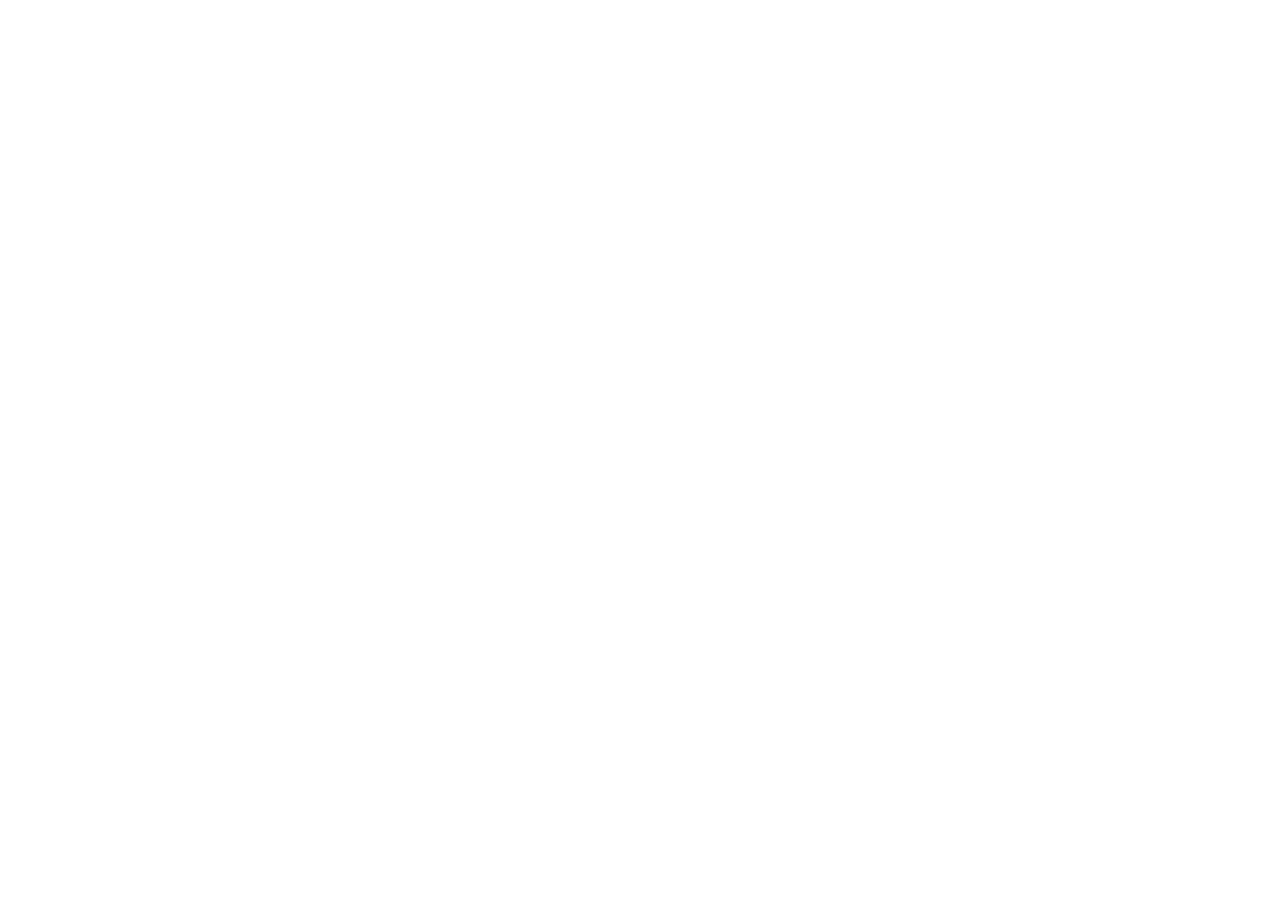
==== index.html @ be5e16ea "init project" ====
<!DOCTYPE html>
<html lang="en">
<head>
    <meta charset="UTF-8">
    <meta name="viewport" content="width=device-width, initial-scale=1.0">
    <title>Document</title>
</head>
<body>
    
</body>
</html>
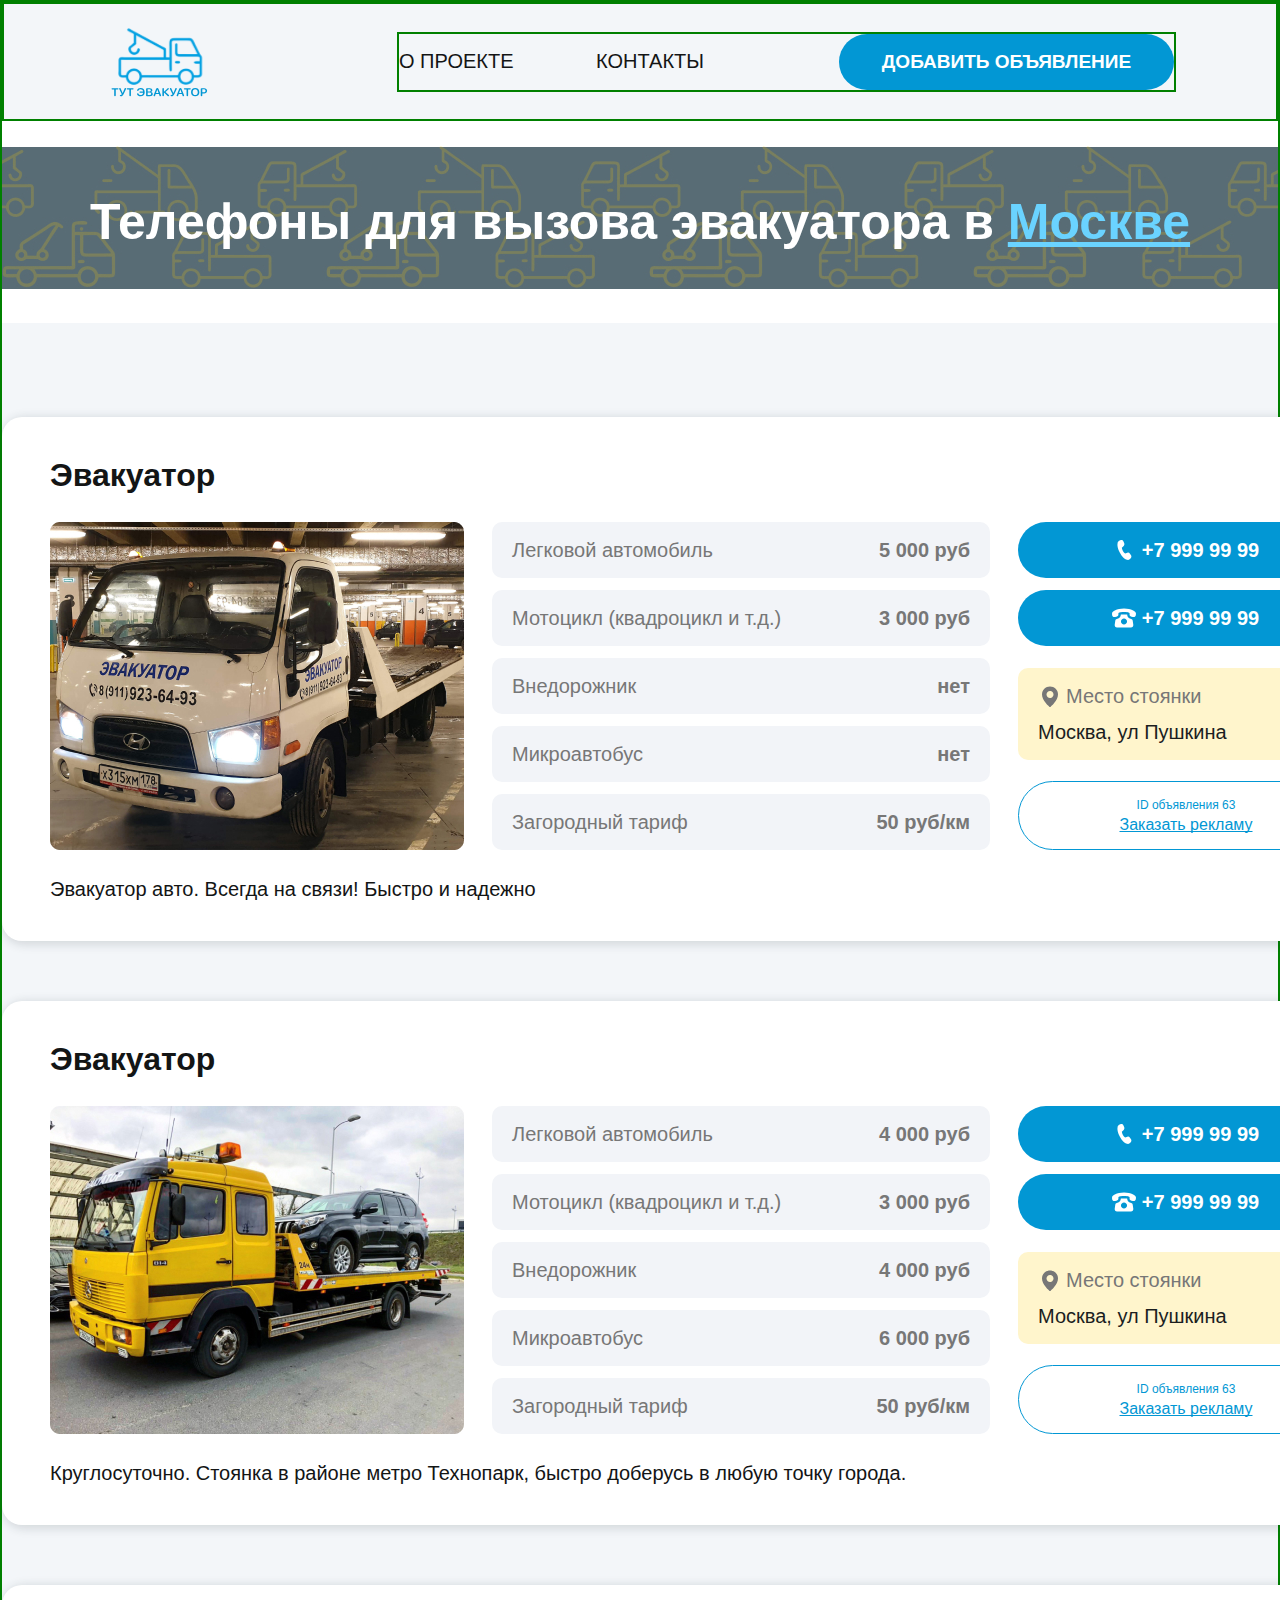
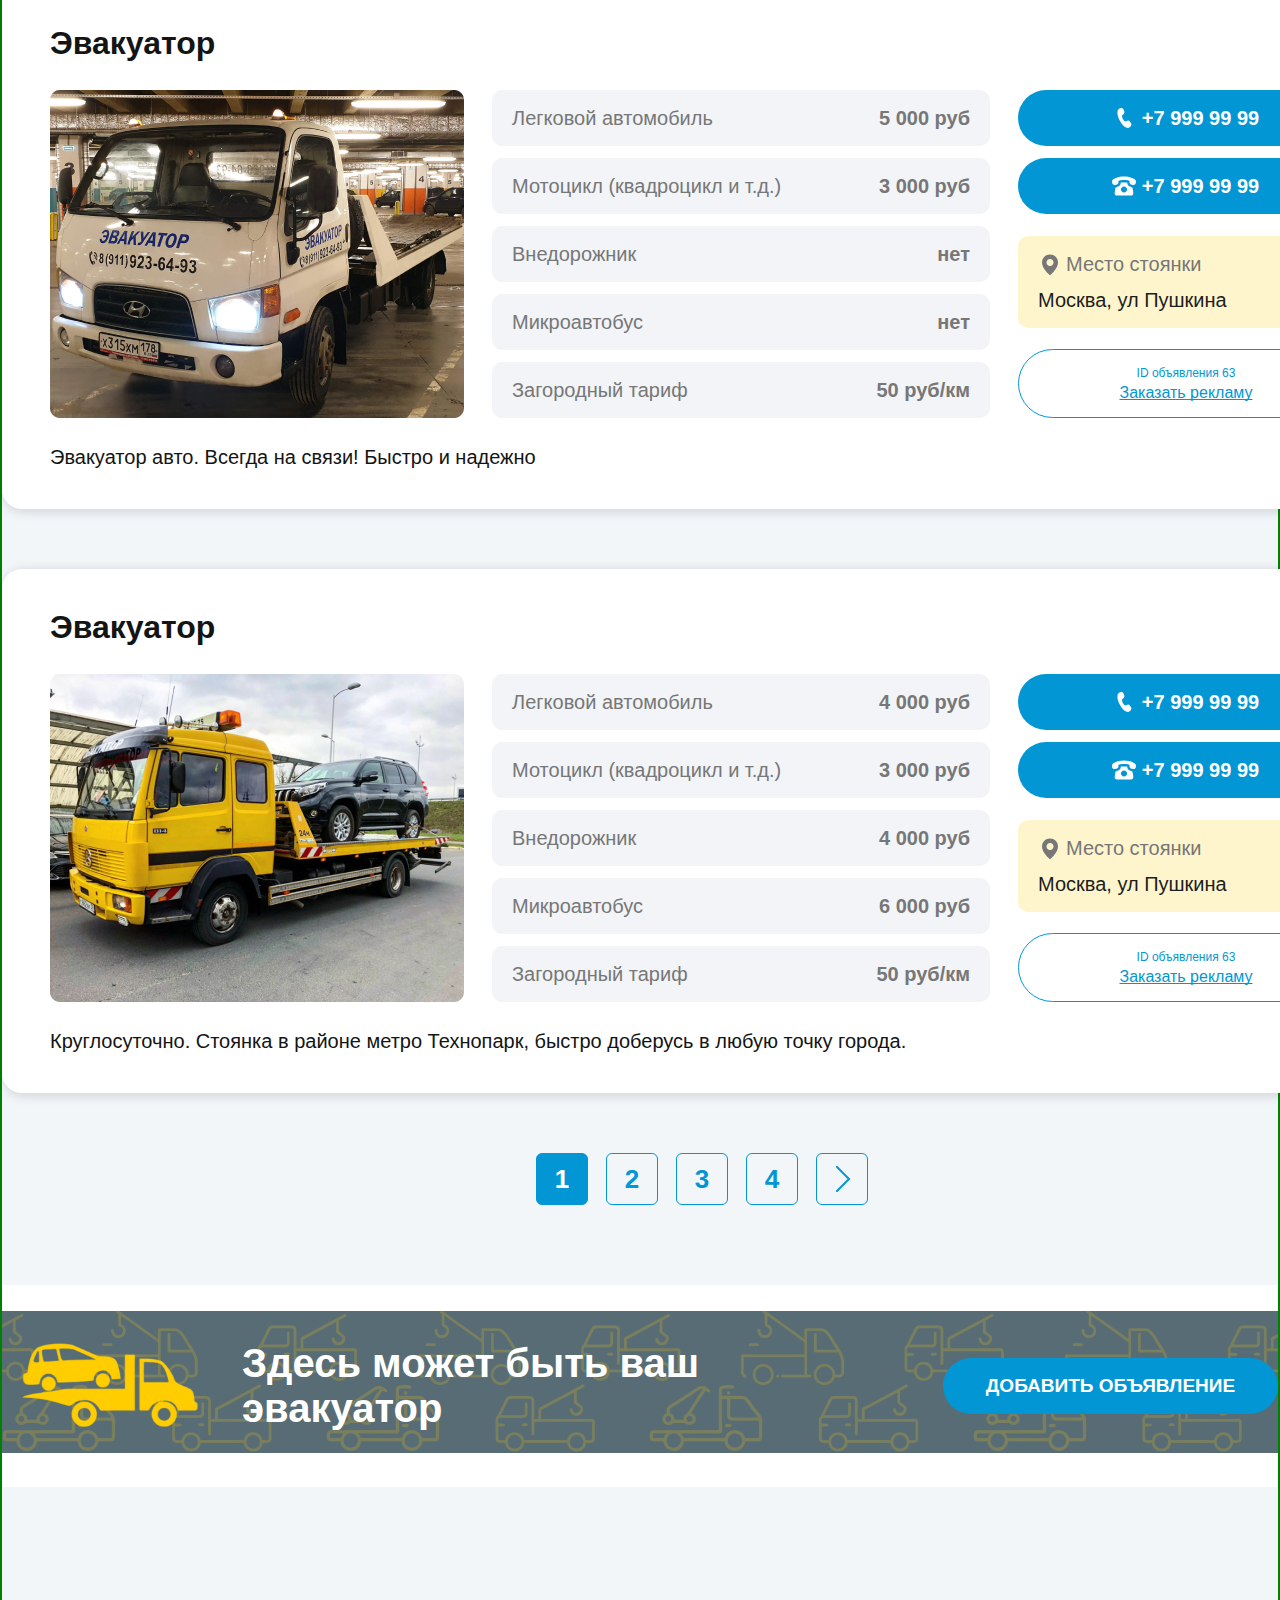
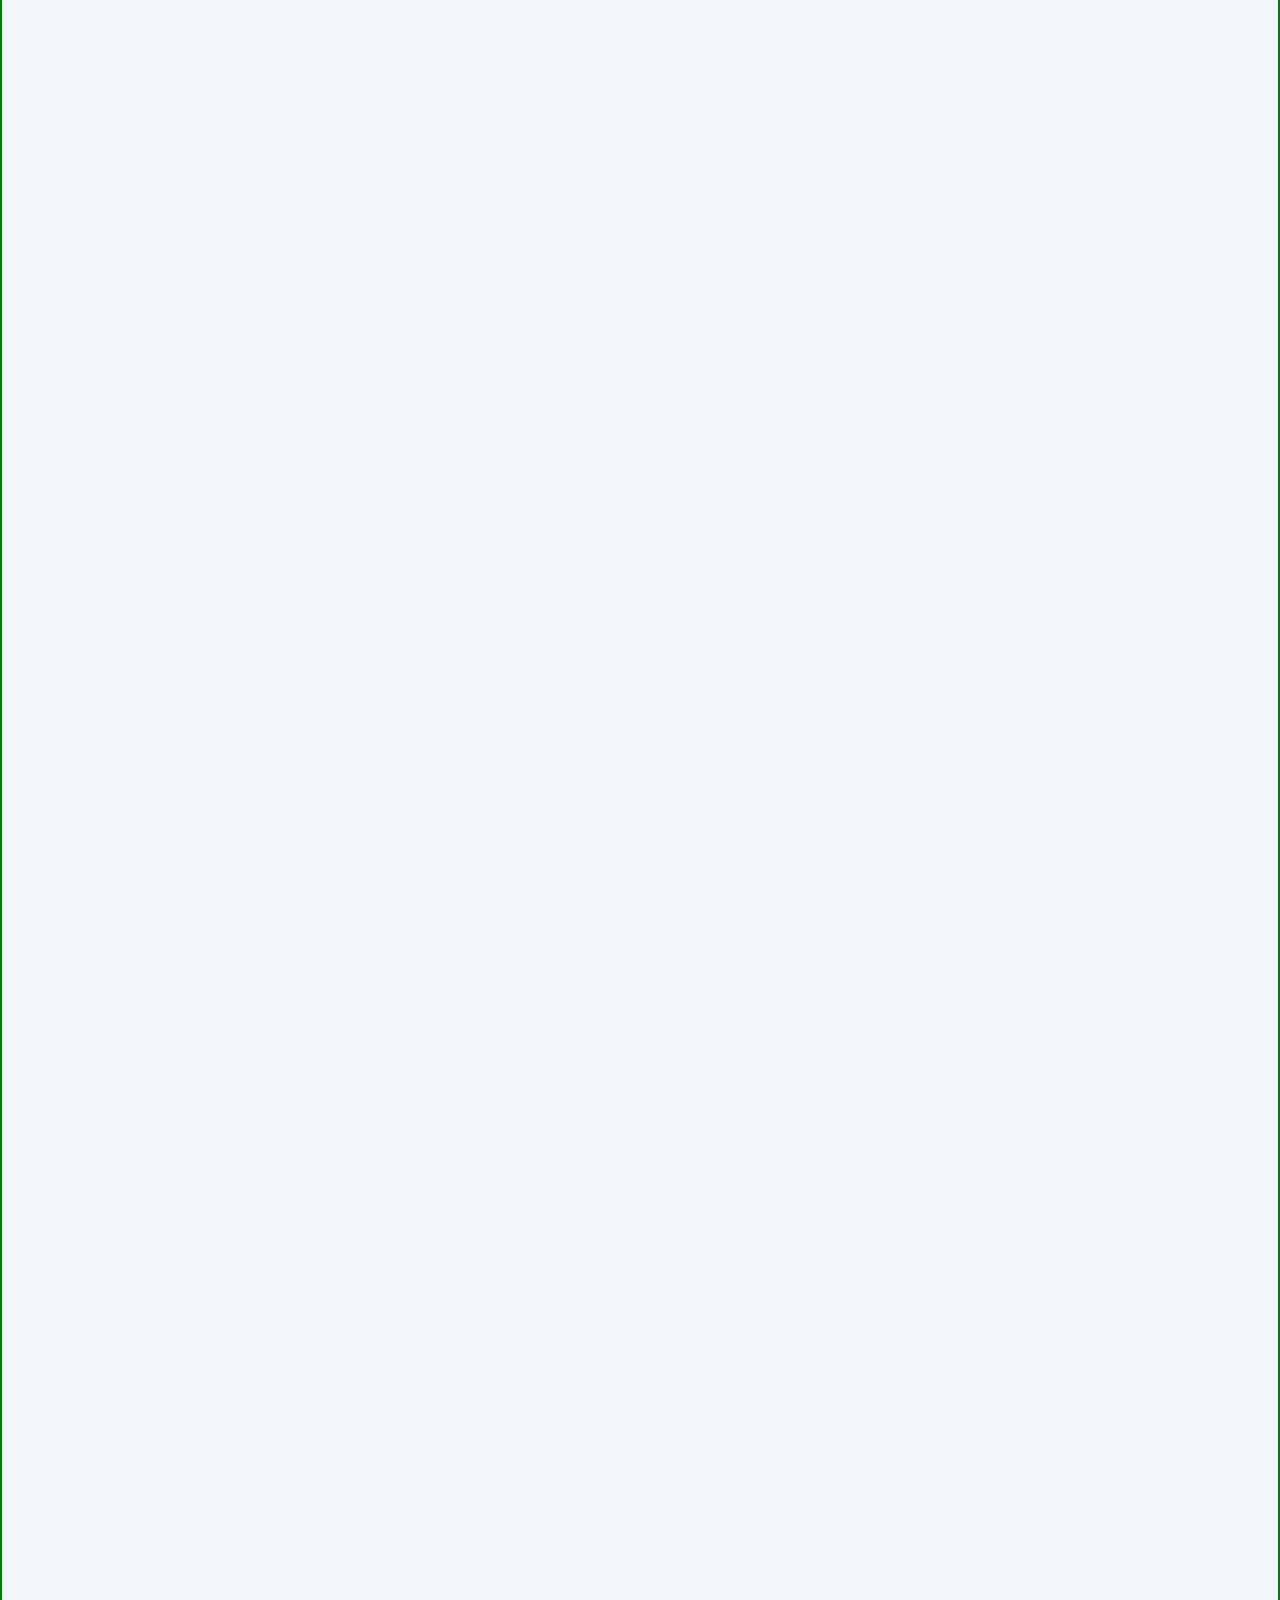
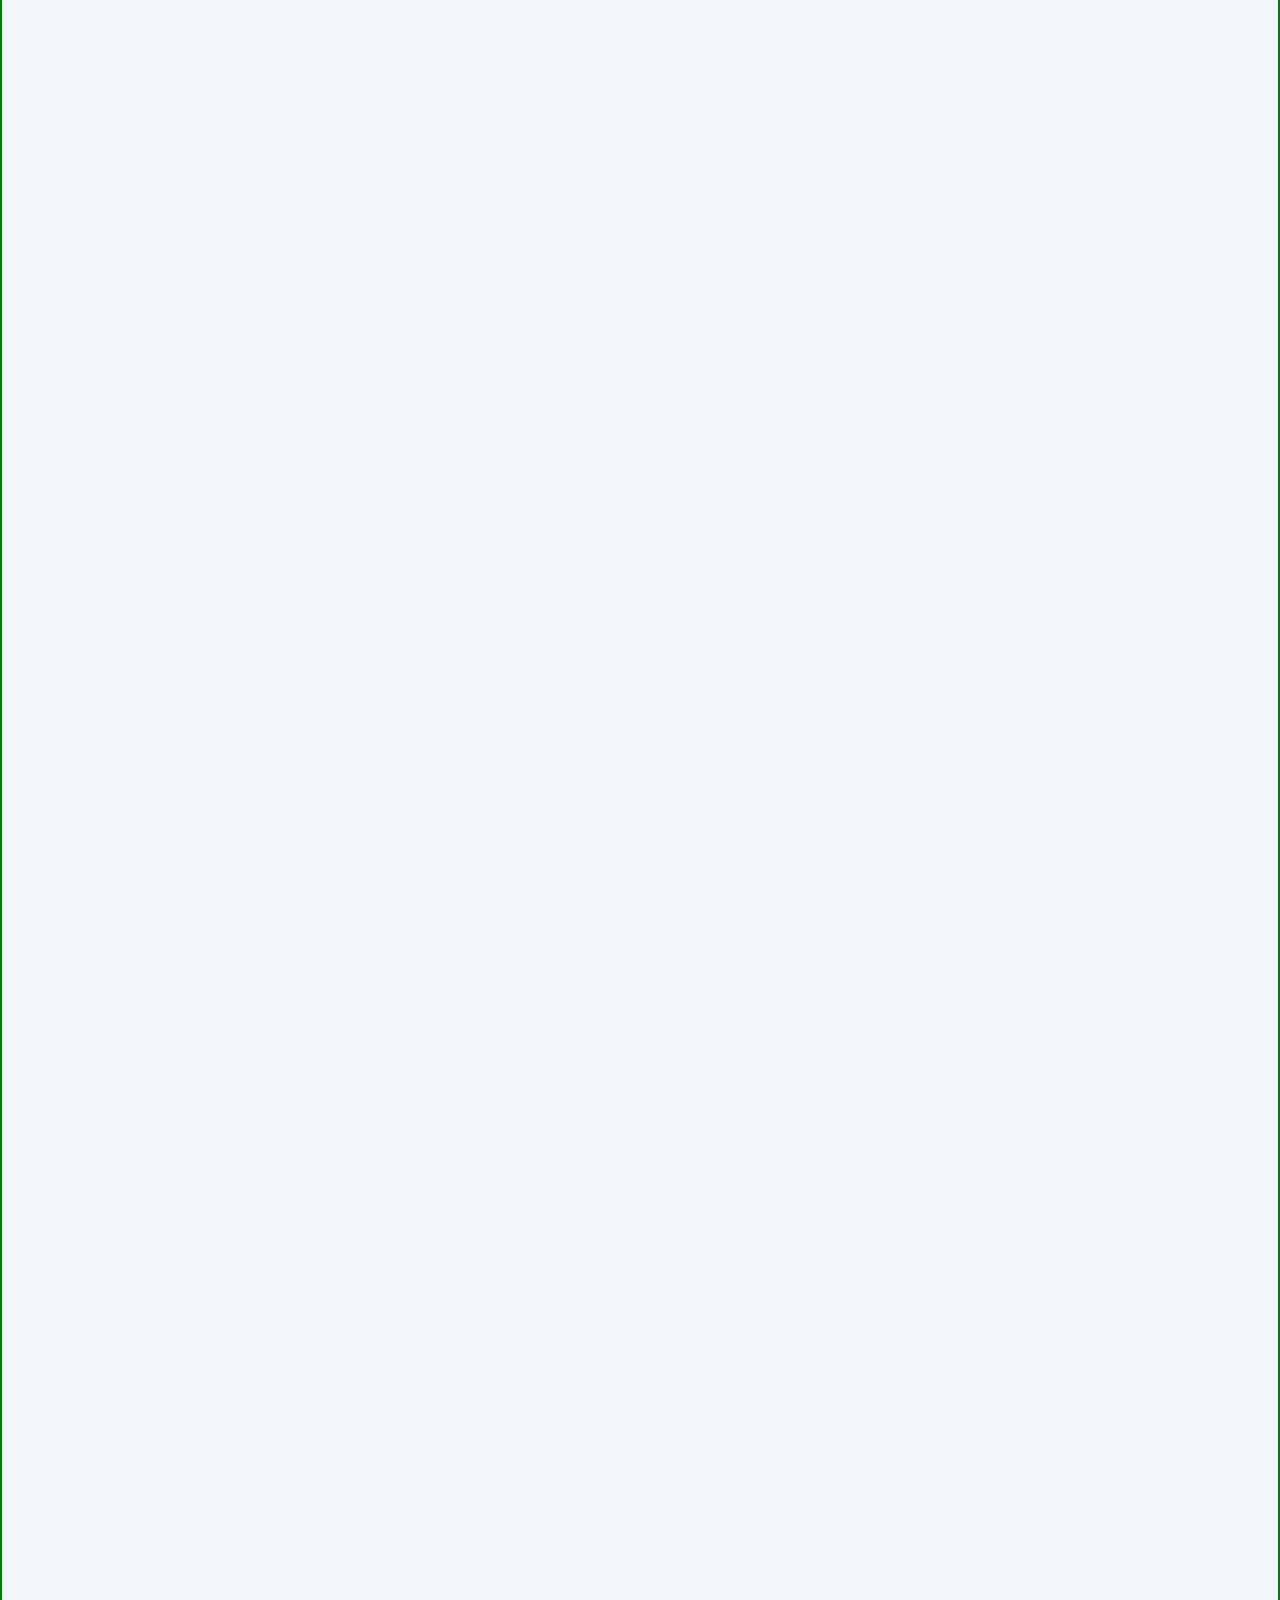
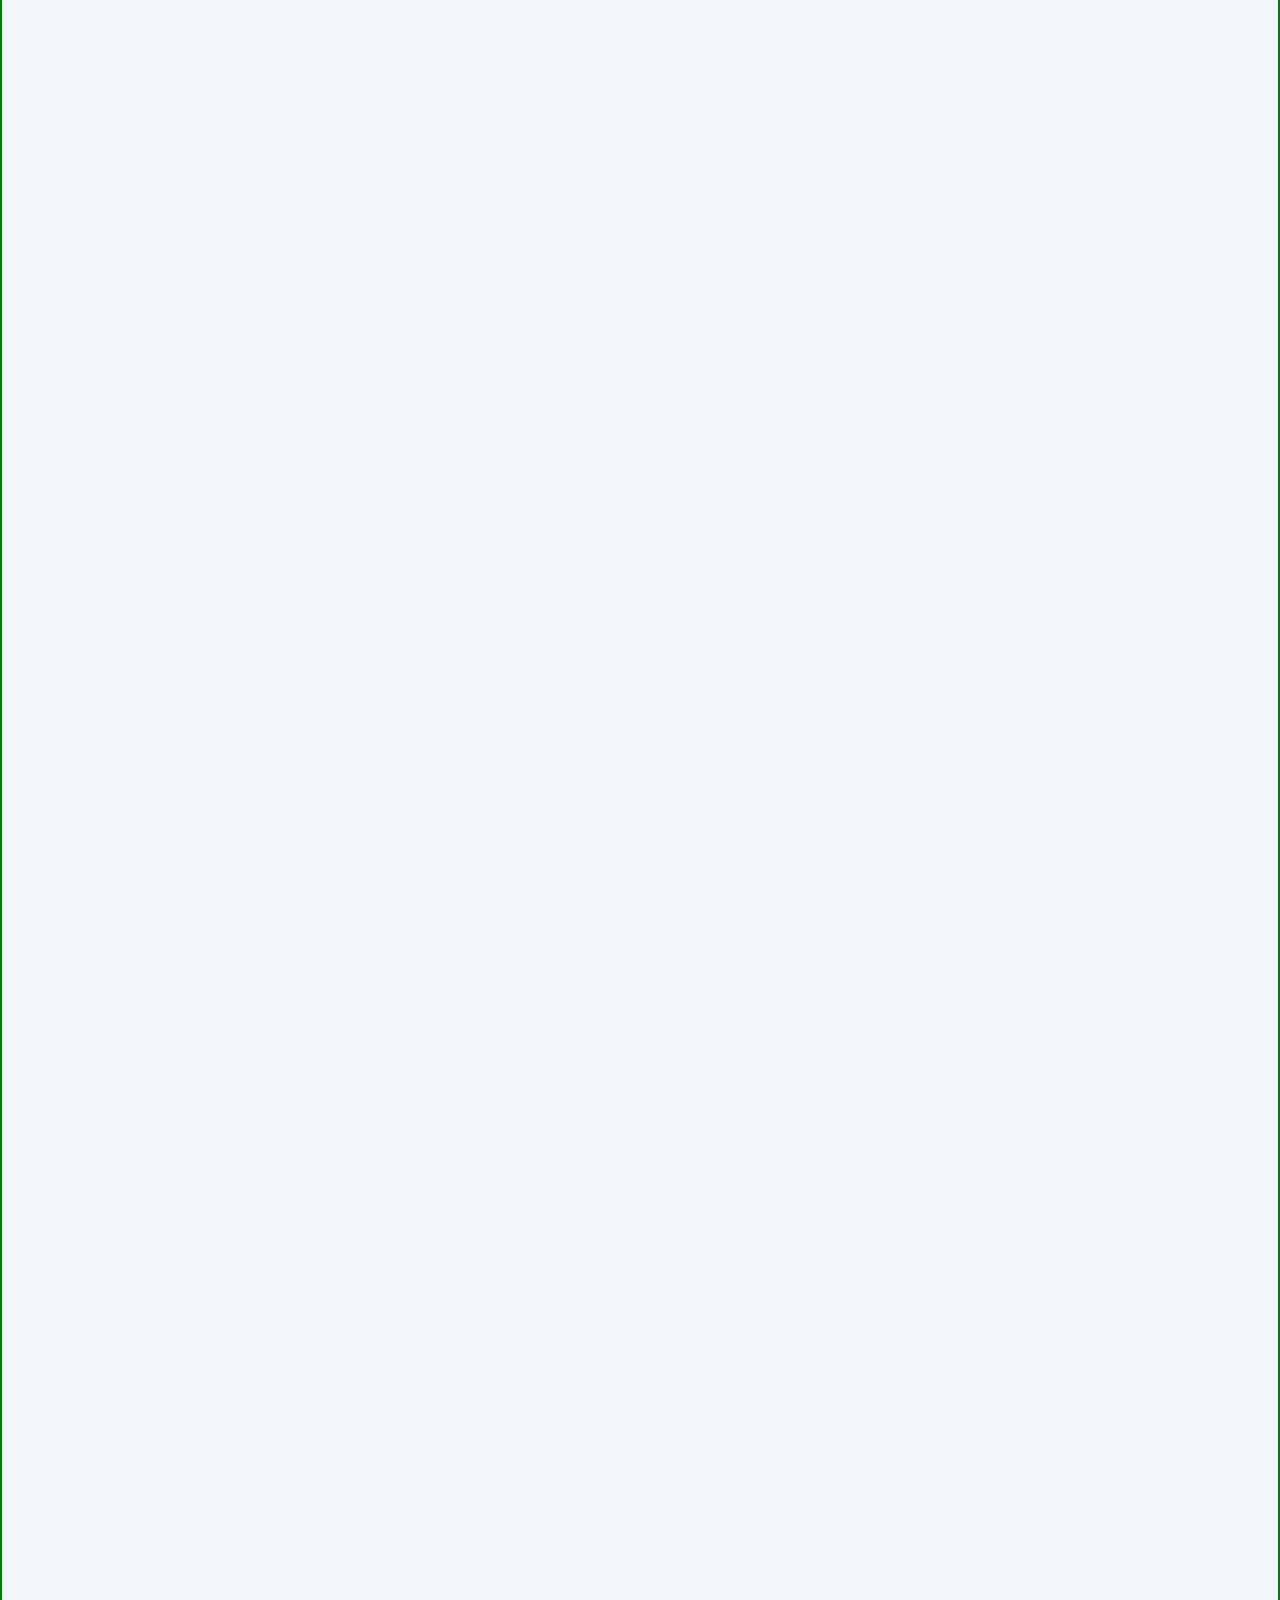
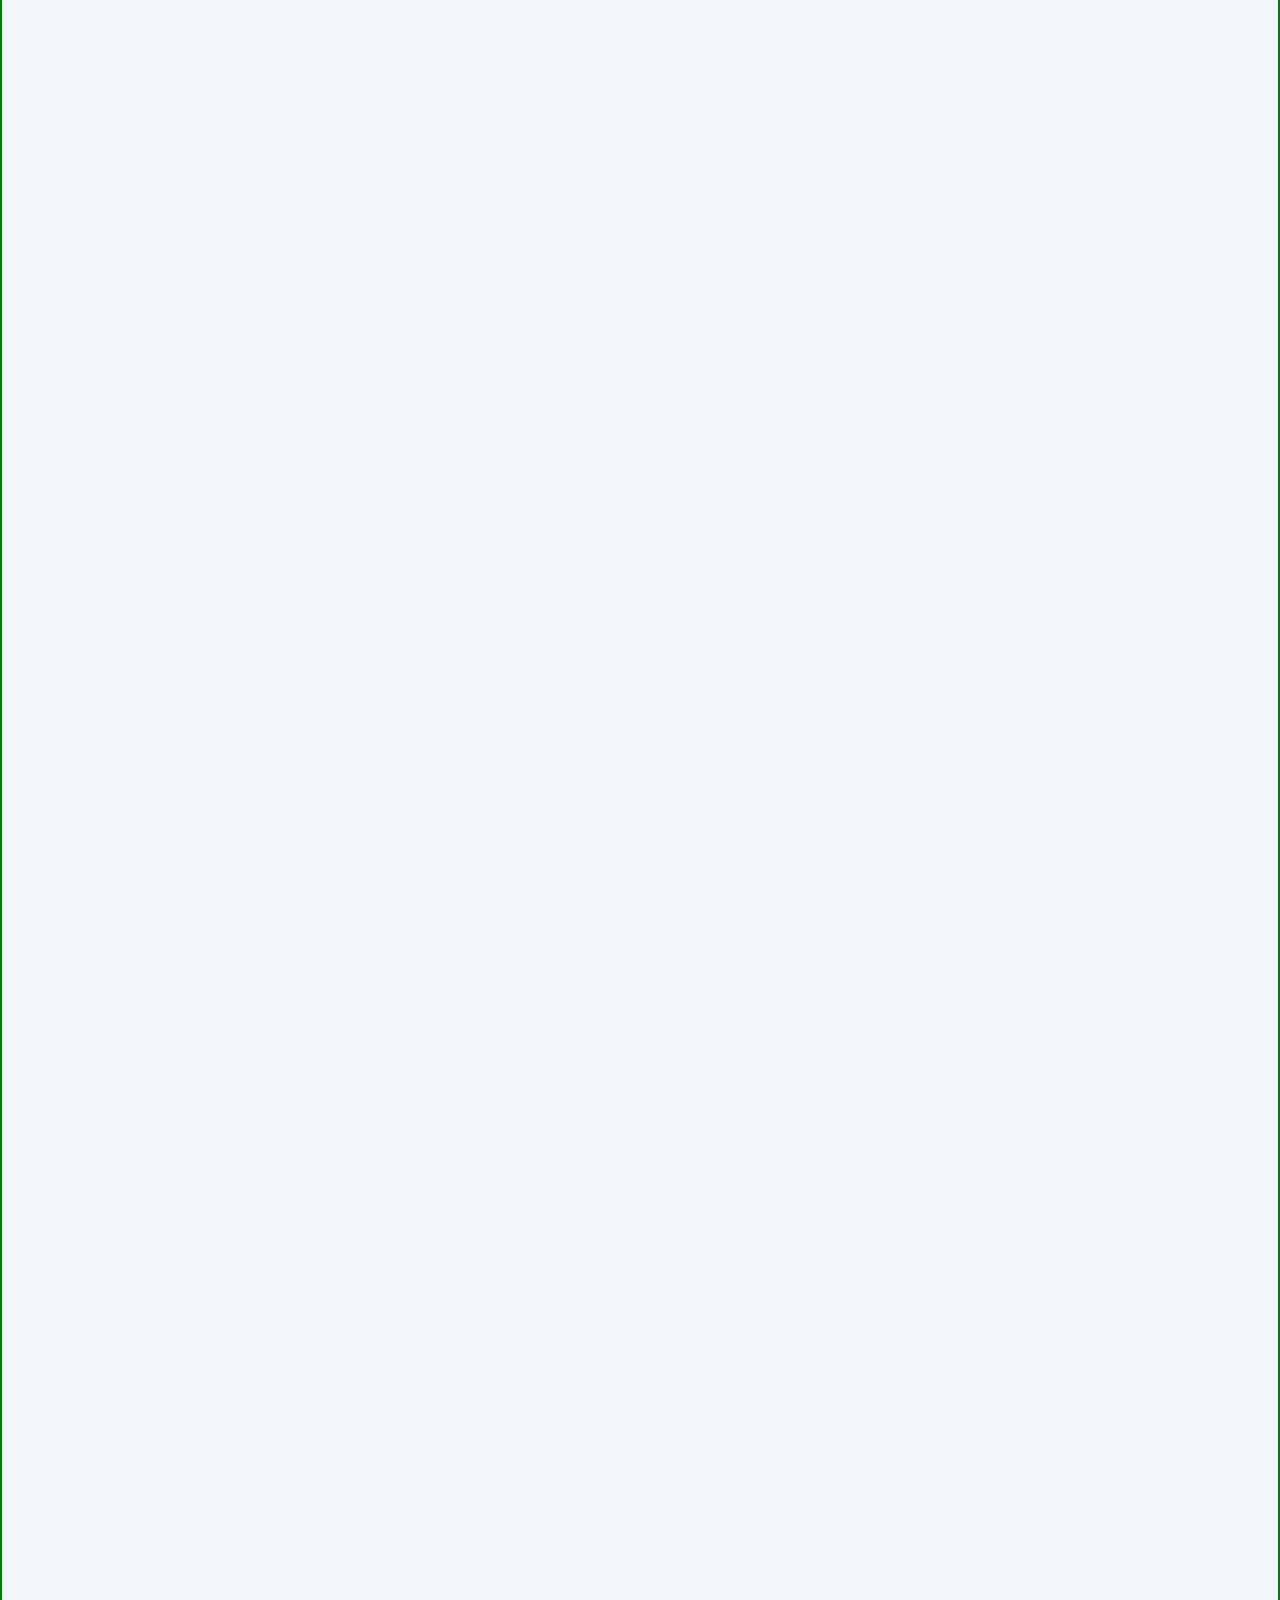
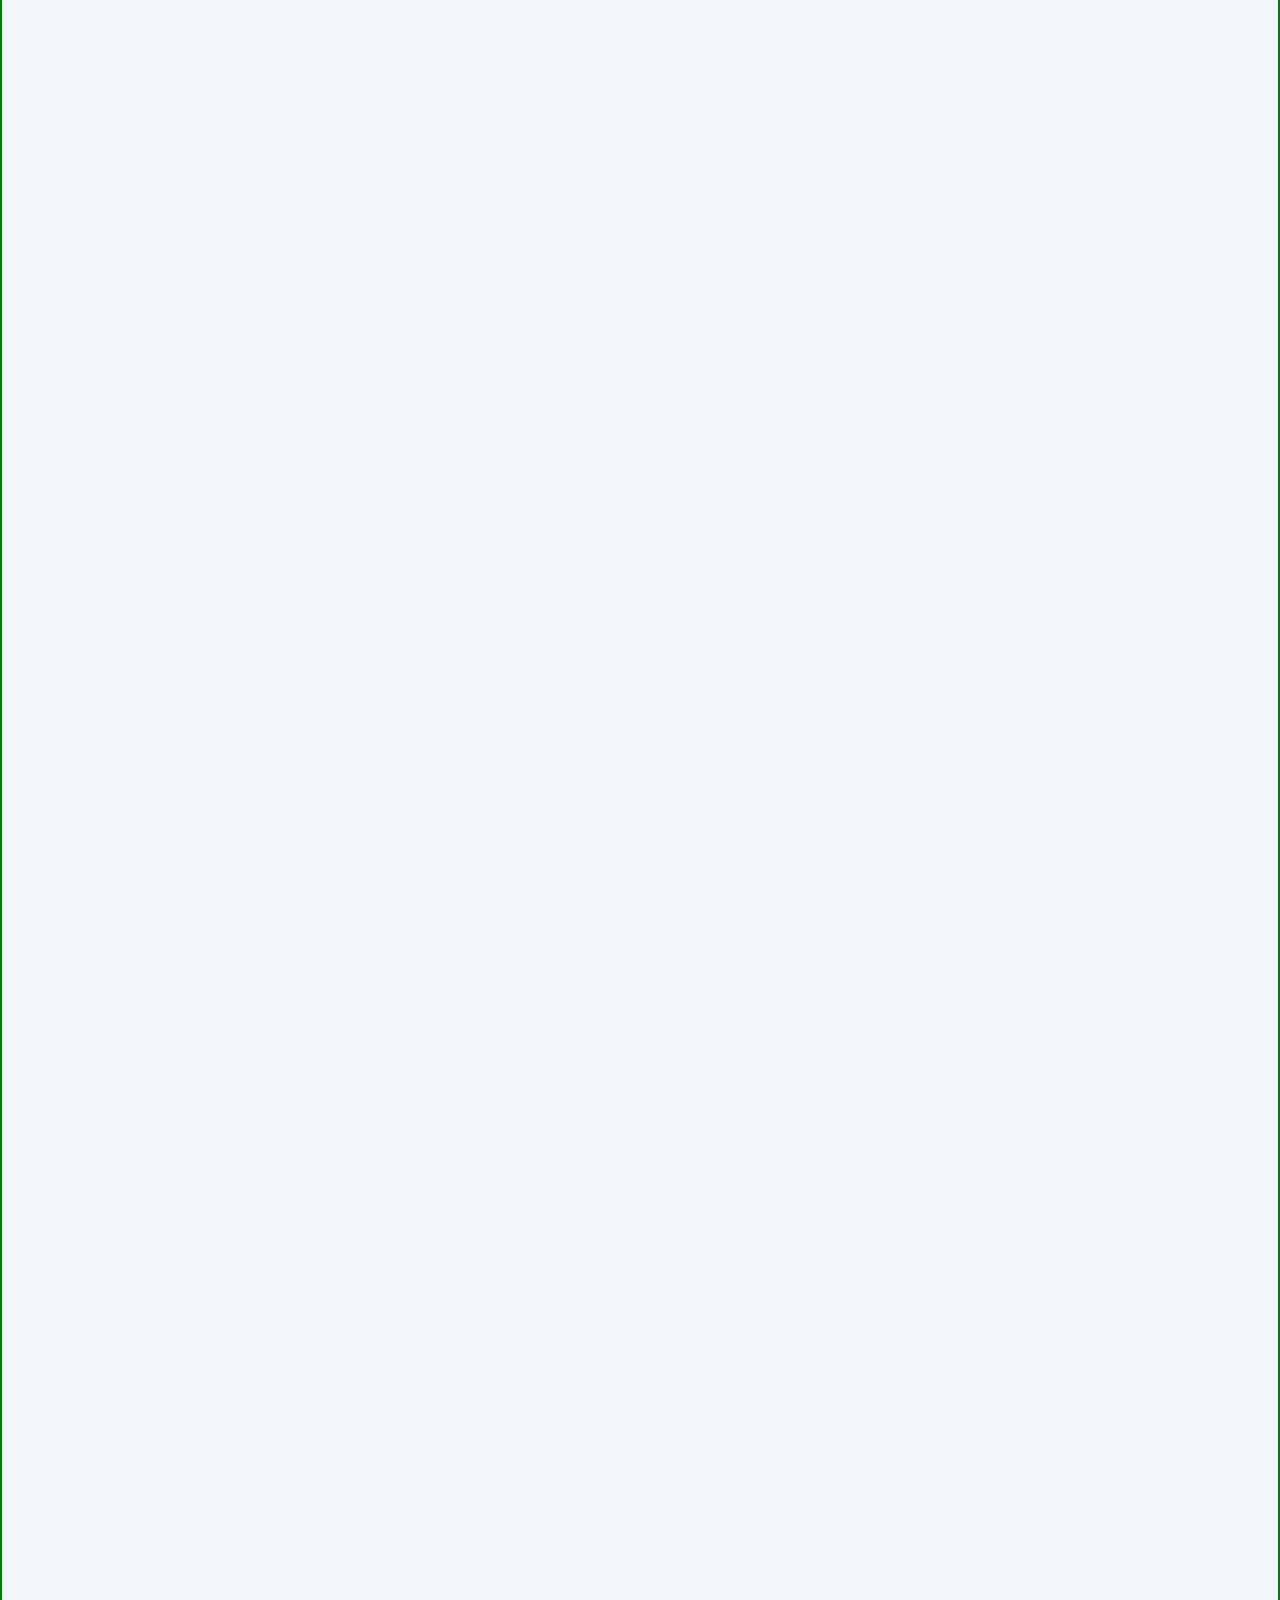
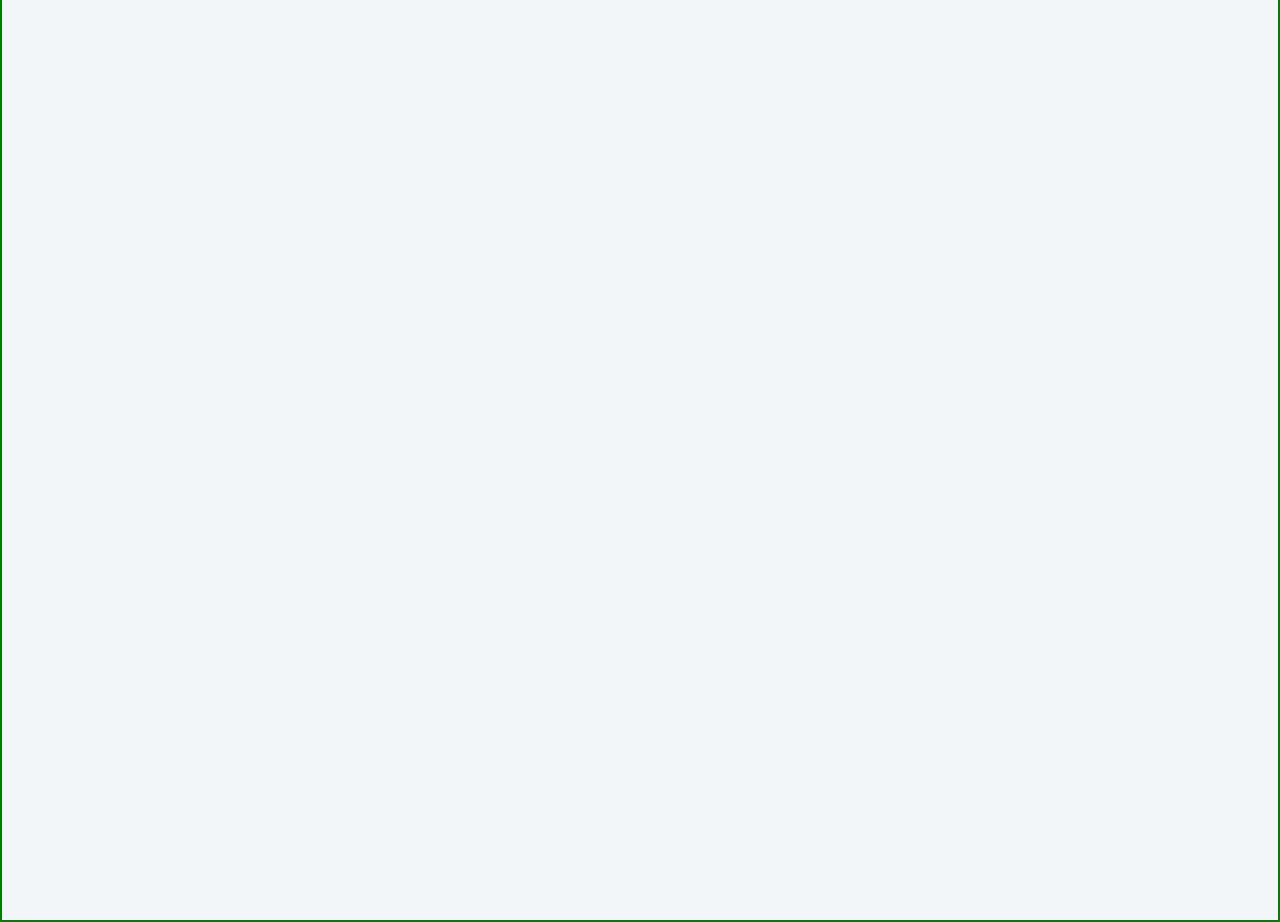
==== commit c58bf739: "add: page editOffer" ====
--- a/index.html
+++ b/index.html
@@ -1,11 +1,309 @@
 <!DOCTYPE html>
 <html lang="en">
-<head>
-    <meta charset="UTF-8">
-    <meta name="viewport" content="width=device-width, initial-scale=1.0">
-    <title>Document</title>
-</head>
-<body>
+  <head>
+    <meta charset="UTF-8" />
+    <meta name="viewport" content="width=device-width, initial-scale=1.0" />
+    <title>Evacuator</title>
+    <link rel="stylesheet" href="style.css" />
+  </head>
+  <body>
+    <main>
+      <header class="header">
+        <div class="logo">
+          <img src="img/Logo.svg" alt="logo" width="111px" height="111px" />
+        </div>
+        <nav class="nav">
+          <ul>
+            <li><a href="#">О проекте</a></li>
+            <li><a href="#">Контакты</a></li>
+          </ul>
+          <a href="editOffer.html">
+          <button class="btnAddCard" type="button">Добавить объявление</button>
+        </a>
+        </nav>
+      </header>
+
+      <div class="banner banner-main">
+        <h1>Телефоны для вызова эвакуатора в <a href="#">Москве</a></h1>
+      </div>
+
+      <section class="cards wrapper">
+        <div class="card">
+            <p class="card__header">Эвакуатор</p>
+            <div class="card__body">
+                <div class="card__img">
+                    <img src="img/carPhoto.jpg" alt="car__photo">
+                </div>
+                <div class="types__cars">
+                    <div class="type__car">
+                        <p>Легковой автомобиль</p>
+                        <p class="type__car__price">5 000 руб</p>
+                    </div>
+                    <div class="type__car">
+                        <p>Мотоцикл (квадроцикл и т.д.)</p>
+                        <p class="type__car__price">3 000 руб</p>
+                    </div>
+                    <div class="type__car">
+                        <p>Внедорожник</p>
+                        <p class="type__car__price">нет</p>
+                    </div>
+                    <div class="type__car">
+                        <p>Микроавтобус</p>
+                        <p class="type__car__price">нет</p>
+                    </div>
+                    <div class="type__car">
+                        <p>Загородный тариф</p>
+                        <p class="type__car__price">50 руб/км</p>
+                    </div>
+                    
+                </div>
+
+
+                <div class="contacts">
+                    <div class="phone__block">
+                   <button class="phone" type="button">
+                       <img src="img/fluent_call-24-filled.svg" class="phone__img" alt="phone">
+                        +7 999 99 99
+                   </button>   
+                    <button class="phone" type="button">
+                        <img src="img/entypo_old-phone.svg" class="phone__img" alt="phone">
+                         +7 999 99 99
+                    </button>    
+                    </div>
+                <div class="address">
+                    <p class="address__desc">
+                        <svg width="24" height="25" viewBox="0 0 24 25" fill="none" xmlns="http://www.w3.org/2000/svg">
+                            <path fill-rule="evenodd" clip-rule="evenodd" d="M11.262 22.634C11.262 22.634 4 16.518 4 10.5C4 8.37827 4.84285 6.34344 6.34315 4.84315C7.84344 3.34285 9.87827 2.5 12 2.5C14.1217 2.5 16.1566 3.34285 17.6569 4.84315C19.1571 6.34344 20 8.37827 20 10.5C20 16.518 12.738 22.634 12.738 22.634C12.334 23.006 11.669 23.002 11.262 22.634ZM12 14C12.4596 14 12.9148 13.9095 13.3394 13.7336C13.764 13.5577 14.1499 13.2999 14.4749 12.9749C14.7999 12.6499 15.0577 12.264 15.2336 11.8394C15.4095 11.4148 15.5 10.9596 15.5 10.5C15.5 10.0404 15.4095 9.58525 15.2336 9.16061C15.0577 8.73597 14.7999 8.35013 14.4749 8.02513C14.1499 7.70012 13.764 7.44231 13.3394 7.26642C12.9148 7.09053 12.4596 7 12 7C11.0717 7 10.1815 7.36875 9.52513 8.02513C8.86875 8.6815 8.5 9.57174 8.5 10.5C8.5 11.4283 8.86875 12.3185 9.52513 12.9749C10.1815 13.6313 11.0717 14 12 14Z" fill="#777777" />
+                          </svg>
+                        Место стоянки</p>
+                    <p class="location">Москва, ул Пушкина</p>
+                </div>
+                <div class="card__id">
+                    <p>ID объявления <span>63</span></p>
+                    <a href="#">Заказать рекламу</a>
+                </div>
+            </div>
+        </div>
+
+        <p class="card__desc">Эвакуатор авто. Всегда на связи! Быстро и надежно</p>
+            
+</div>
+        <div class="card">
+            <p class="card__header">Эвакуатор</p>
+            <div class="card__body">
+                <div class="card__img">
+                    <img src="img/carPhoto2.jpg" alt="car__photo">
+                </div>
+                <div class="types__cars">
+                    <div class="type__car">
+                        <p>Легковой автомобиль</p>
+                        <p class="type__car__price">4 000 руб</p>
+                    </div>
+                    <div class="type__car">
+                        <p>Мотоцикл (квадроцикл и т.д.)</p>
+                        <p class="type__car__price">3 000 руб</p>
+                    </div>
+                    <div class="type__car">
+                        <p>Внедорожник</p>
+                        <p class="type__car__price">4 000 руб</p>
+                    </div>
+                    <div class="type__car">
+                        <p>Микроавтобус</p>
+                        <p class="type__car__price">6 000 руб</p>
+                    </div>
+                    <div class="type__car">
+                        <p>Загородный тариф</p>
+                        <p class="type__car__price">50 руб/км</p>
+                    </div>
+                    
+                </div>
+
+
+                <div class="contacts">
+                    <div class="phone__block">
+                   <button class="phone" type="button">
+                       <img src="img/fluent_call-24-filled.svg" class="phone__img" alt="phone">
+                        +7 999 99 99
+                   </button>   
+                    <button class="phone" type="button">
+                        <img src="img/entypo_old-phone.svg" class="phone__img" alt="phone">
+                         +7 999 99 99
+                    </button>    
+                    </div>
+                <div class="address">
+                    <p class="address__desc">
+                        <svg width="24" height="25" viewBox="0 0 24 25" fill="none" xmlns="http://www.w3.org/2000/svg">
+                            <path fill-rule="evenodd" clip-rule="evenodd" d="M11.262 22.634C11.262 22.634 4 16.518 4 10.5C4 8.37827 4.84285 6.34344 6.34315 4.84315C7.84344 3.34285 9.87827 2.5 12 2.5C14.1217 2.5 16.1566 3.34285 17.6569 4.84315C19.1571 6.34344 20 8.37827 20 10.5C20 16.518 12.738 22.634 12.738 22.634C12.334 23.006 11.669 23.002 11.262 22.634ZM12 14C12.4596 14 12.9148 13.9095 13.3394 13.7336C13.764 13.5577 14.1499 13.2999 14.4749 12.9749C14.7999 12.6499 15.0577 12.264 15.2336 11.8394C15.4095 11.4148 15.5 10.9596 15.5 10.5C15.5 10.0404 15.4095 9.58525 15.2336 9.16061C15.0577 8.73597 14.7999 8.35013 14.4749 8.02513C14.1499 7.70012 13.764 7.44231 13.3394 7.26642C12.9148 7.09053 12.4596 7 12 7C11.0717 7 10.1815 7.36875 9.52513 8.02513C8.86875 8.6815 8.5 9.57174 8.5 10.5C8.5 11.4283 8.86875 12.3185 9.52513 12.9749C10.1815 13.6313 11.0717 14 12 14Z" fill="#777777" />
+                          </svg>
+                        Место стоянки</p>
+                    <p class="location">Москва, ул Пушкина</p>
+                </div>
+                <div class="card__id">
+                    <p>ID объявления <span>63</span></p>
+                    <a href="#">Заказать рекламу</a>
+                </div>
+            </div>
+        </div>
+
+        <p class="card__desc">Круглосуточно. Стоянка в районе метро Технопарк, быстро доберусь в любую точку города.</p>
+            
+</div>
+        <div class="card">
+            <p class="card__header">Эвакуатор</p>
+            <div class="card__body">
+                <div class="card__img">
+                    <img src="img/carPhoto.jpg" alt="car__photo">
+                </div>
+                <div class="types__cars">
+                    <div class="type__car">
+                        <p>Легковой автомобиль</p>
+                        <p class="type__car__price">5 000 руб</p>
+                    </div>
+                    <div class="type__car">
+                        <p>Мотоцикл (квадроцикл и т.д.)</p>
+                        <p class="type__car__price">3 000 руб</p>
+                    </div>
+                    <div class="type__car">
+                        <p>Внедорожник</p>
+                        <p class="type__car__price">нет</p>
+                    </div>
+                    <div class="type__car">
+                        <p>Микроавтобус</p>
+                        <p class="type__car__price">нет</p>
+                    </div>
+                    <div class="type__car">
+                        <p>Загородный тариф</p>
+                        <p class="type__car__price">50 руб/км</p>
+                    </div>
+                    
+                </div>
+
+
+                <div class="contacts">
+                    <div class="phone__block">
+                   <button class="phone" type="button">
+                       <img src="img/fluent_call-24-filled.svg" class="phone__img" alt="phone">
+                        +7 999 99 99
+                   </button>   
+                    <button class="phone" type="button">
+                        <img src="img/entypo_old-phone.svg" class="phone__img" alt="phone">
+                         +7 999 99 99
+                    </button>    
+                    </div>
+                <div class="address">
+                    <p class="address__desc">
+                        <svg width="24" height="25" viewBox="0 0 24 25" fill="none" xmlns="http://www.w3.org/2000/svg">
+                            <path fill-rule="evenodd" clip-rule="evenodd" d="M11.262 22.634C11.262 22.634 4 16.518 4 10.5C4 8.37827 4.84285 6.34344 6.34315 4.84315C7.84344 3.34285 9.87827 2.5 12 2.5C14.1217 2.5 16.1566 3.34285 17.6569 4.84315C19.1571 6.34344 20 8.37827 20 10.5C20 16.518 12.738 22.634 12.738 22.634C12.334 23.006 11.669 23.002 11.262 22.634ZM12 14C12.4596 14 12.9148 13.9095 13.3394 13.7336C13.764 13.5577 14.1499 13.2999 14.4749 12.9749C14.7999 12.6499 15.0577 12.264 15.2336 11.8394C15.4095 11.4148 15.5 10.9596 15.5 10.5C15.5 10.0404 15.4095 9.58525 15.2336 9.16061C15.0577 8.73597 14.7999 8.35013 14.4749 8.02513C14.1499 7.70012 13.764 7.44231 13.3394 7.26642C12.9148 7.09053 12.4596 7 12 7C11.0717 7 10.1815 7.36875 9.52513 8.02513C8.86875 8.6815 8.5 9.57174 8.5 10.5C8.5 11.4283 8.86875 12.3185 9.52513 12.9749C10.1815 13.6313 11.0717 14 12 14Z" fill="#777777" />
+                          </svg>
+                        Место стоянки</p>
+                    <p class="location">Москва, ул Пушкина</p>
+                </div>
+                <div class="card__id">
+                    <p>ID объявления <span>63</span></p>
+                    <a href="#">Заказать рекламу</a>
+                </div>
+            </div>
+        </div>
+
+        <p class="card__desc">Эвакуатор авто. Всегда на связи! Быстро и надежно</p>
+            
+</div>
+<div class="card">
+    <p class="card__header">Эвакуатор</p>
+    <div class="card__body">
+        <div class="card__img">
+            <img src="img/carPhoto2.jpg" alt="car__photo">
+        </div>
+        <div class="types__cars">
+            <div class="type__car">
+                <p>Легковой автомобиль</p>
+                <p class="type__car__price">4 000 руб</p>
+            </div>
+            <div class="type__car">
+                <p>Мотоцикл (квадроцикл и т.д.)</p>
+                <p class="type__car__price">3 000 руб</p>
+            </div>
+            <div class="type__car">
+                <p>Внедорожник</p>
+                <p class="type__car__price">4 000 руб</p>
+            </div>
+            <div class="type__car">
+                <p>Микроавтобус</p>
+                <p class="type__car__price">6 000 руб</p>
+            </div>
+            <div class="type__car">
+                <p>Загородный тариф</p>
+                <p class="type__car__price">50 руб/км</p>
+            </div>
+            
+        </div>
+
+
+        <div class="contacts">
+            <div class="phone__block">
+           <button class="phone" type="button">
+               <img src="img/fluent_call-24-filled.svg" class="phone__img" alt="phone">
+                +7 999 99 99
+           </button>   
+            <button class="phone" type="button">
+                <img src="img/entypo_old-phone.svg" class="phone__img" alt="phone">
+                 +7 999 99 99
+            </button>    
+            </div>
+        <div class="address">
+            <p class="address__desc">
+                <svg width="24" height="25" viewBox="0 0 24 25" fill="none" xmlns="http://www.w3.org/2000/svg">
+                    <path fill-rule="evenodd" clip-rule="evenodd" d="M11.262 22.634C11.262 22.634 4 16.518 4 10.5C4 8.37827 4.84285 6.34344 6.34315 4.84315C7.84344 3.34285 9.87827 2.5 12 2.5C14.1217 2.5 16.1566 3.34285 17.6569 4.84315C19.1571 6.34344 20 8.37827 20 10.5C20 16.518 12.738 22.634 12.738 22.634C12.334 23.006 11.669 23.002 11.262 22.634ZM12 14C12.4596 14 12.9148 13.9095 13.3394 13.7336C13.764 13.5577 14.1499 13.2999 14.4749 12.9749C14.7999 12.6499 15.0577 12.264 15.2336 11.8394C15.4095 11.4148 15.5 10.9596 15.5 10.5C15.5 10.0404 15.4095 9.58525 15.2336 9.16061C15.0577 8.73597 14.7999 8.35013 14.4749 8.02513C14.1499 7.70012 13.764 7.44231 13.3394 7.26642C12.9148 7.09053 12.4596 7 12 7C11.0717 7 10.1815 7.36875 9.52513 8.02513C8.86875 8.6815 8.5 9.57174 8.5 10.5C8.5 11.4283 8.86875 12.3185 9.52513 12.9749C10.1815 13.6313 11.0717 14 12 14Z" fill="#777777" />
+                  </svg>
+                Место стоянки</p>
+            <p class="location">Москва, ул Пушкина</p>
+        </div>
+        <div class="card__id">
+            <p>ID объявления <span>63</span></p>
+            <a href="#">Заказать рекламу</a>
+        </div>
+    </div>
+</div>
+
+<p class="card__desc">Круглосуточно. Стоянка в районе метро Технопарк, быстро доберусь в любую точку города.</p>
     
-</body>
-</html>+</div>
+    <div class="card__pages">
+        <div class="card__page__num active__page__num">1</div>
+        <div class="card__page__num">2</div>
+        <div class="card__page__num">3</div>
+        <div class="card__page__num">4</div>
+        <div class="card__page__num">
+            <svg width="24" height="26" viewBox="0 0 24 26" fill="none" xmlns="http://www.w3.org/2000/svg">
+                <path d="M7 1L19 13L7 25" stroke="#0297D4" stroke-width="2" stroke-linecap="round" />
+              </svg>
+        </div>       
+    </div>    
+      </section>
+      <div class="banner">
+        <div class="subBanner wrapper">
+            <div class="subBanner__img">
+                <img src="img/Illustration.svg" width="210px" height="121px" alt="truck">
+            </div>
+            <h2 class="h2__banner">Здесь может быть ваш эвакуатор</h2>
+            <a href="editOffer.html">
+                <button class="btnAddCard" type="button">Добавить объявление</button>
+            </a>
+        </div>
+      </div>
+      <section class="desc"></section>
+
+      <section class="priceFormation"></section>
+
+      <section class="benefits"></section>
+
+      <section class="payload"></section>
+
+      <section class="tips"></section>
+
+      <section class="price"></section>
+
+      <footer class="footer"></footer>
+    </main>
+  </body>
+</html>
--- a/style.css
+++ b/style.css
@@ -0,0 +1,431 @@
+
+@font-face {
+    font-family: "SF Pro Text Regular";
+    src: url("fonts/SFProText-Regular.ttf");
+  }
+@font-face {
+    font-family: "SF Pro Text Bold";
+    src: url("fonts/SFProText-Bold.ttf");
+  }
+
+@font-face {
+    font-family: "SF Pro Text SemiBold";
+    src: url("fonts/SFProText-Semibold.ttf");
+}
+
+@font-face {
+    font-family: "SF Pro Text Medium";
+    src: url("fonts/SFProText-Medium.ttf");
+}
+
+
+  
+:root {
+	--main-blue: #0297d4;
+	--dark: #131515;
+	--yellow: #ffcd00;
+}
+
+:root {
+    --font-family: "SF Pro Text", sans-serif;
+    /* --second-family: "SF Pro Rounded", sans-serif; */
+  }
+
+
+* {
+    box-sizing: border-box;
+    margin: 0;
+    padding: 0;
+    font-family: var(--font-family)
+}
+
+
+
+main {
+    display: flex;
+    flex-direction: column;
+    align-items: center;
+    max-width: 1920px;
+    height: 12122px;
+    background: #f3f6f9;
+    margin: 0 auto;
+
+
+    border: 2px solid green;
+
+}
+
+.wrapper {
+    max-width: 1400px;
+    /* height: 596px; */
+    margin: 0 auto;
+
+    /* border: 2px solid green; */
+
+}
+
+/* хедер */
+
+.header {
+    display: flex;
+    justify-content: space-between;
+    align-items: center;
+    width: 100%;
+    padding: 0 100px;
+    border: 2px solid green;
+
+}
+
+.nav {
+    display: flex;
+    gap: 135px;
+
+    border: 2px solid green;
+}
+
+
+.nav ul {
+    display: flex;
+    list-style-type: none;
+    justify-content: space-between;
+    margin: auto;
+
+    width: 305px;
+    height: 24px;
+
+
+    
+}
+
+.nav ul a {
+    font-family: var(--font-family);
+    font-weight: 400;
+    font-size: 20px;
+    text-transform: uppercase;
+    color: var(--dark);
+    text-decoration: none;
+}
+
+.btnAddCard {
+    border-radius: 50px;
+    padding: 16px 36px;
+    width: 335px;
+    height: 56px;
+
+    /* font-family: var(--font-family); */
+    font-weight: 600;
+    /*в figma размер 20px, но текст тогда не помещается*/
+    font-size: 19px;  
+    text-transform: uppercase;
+    color: #fff;
+    background: var(--main-blue);
+    border: none;
+
+    cursor: pointer;
+}
+
+/* хедер конец */
+
+.banner {
+    display: flex;
+    justify-content: center;
+    align-items: center;
+    width: 100%;
+    height: 202px;
+    
+
+    
+    background-image: url('img/banner-main.jpg');
+}
+
+.banner-main {
+    margin-bottom: 94px;
+}
+
+h1, .h1 {
+    font-weight: 700;
+    font-size: 50px;
+    color: #fff;
+}
+
+
+.banner a {
+    text-decoration: underline;
+    text-decoration-skip-ink: none;
+    color: #6ad3ff;
+}
+
+/* cекция кароточек */
+
+section.cards {
+    display: flex;
+    /* width: 100%; */
+    flex-direction: column;
+    align-items: center;
+    gap: 60px;
+    margin-bottom: 80px;
+}
+
+.card {
+display: flex;
+flex-direction: column;
+gap: 28px;
+
+border-radius: 20px;
+padding: 40px 48px;
+width: 100%;
+/* height: 526px; */
+
+box-shadow: 2px 2px 10px 2px rgba(39, 52, 58, 0.15);
+background: #fff;
+}
+
+.card__header {
+font-weight: 700;
+font-size: 32px;
+color: var(--dark);
+}
+
+.card__body {
+    display: flex;
+    gap: 28px;
+    width: 1304px;
+    height: 328px;
+}
+
+.card__img {
+    border-radius: 10px;
+    width: 414px;
+    height: 328px;
+
+    /* background: url("img/Photo.jpg"); */
+}
+
+.types__cars {
+    display: flex;
+    flex-direction: column;
+    gap: 12px;
+
+    width: 498px;
+    height: 328px;
+
+}
+
+.type__car {
+    display: flex;
+    justify-content: space-between;
+    align-items: center;
+    background: #f2f4f8;
+
+    border-radius: 10px;
+    padding: 16px 20px;
+    width: 498px;
+    height: 56px;
+    font-weight: 400;
+    font-size: 20px;
+    color: #777;
+}
+
+.type__car__price {
+    font-weight: 700;
+}
+
+.contacts {
+    display: flex;
+    flex-direction: column;
+    
+    width: 336px;
+    height: 328px;
+    gap: 21.5px;
+}
+
+.phone__block {
+    display: flex;
+    flex-direction: column;
+    gap: 12px;
+}
+
+.phone {
+    display: flex;
+    justify-content: center;
+    align-items: center;
+    gap: 6px;
+    border-radius: 50px;
+    padding: 16px 36px;
+    width: 335px;
+    height: 56px;
+
+    background: var(--main-blue);
+
+    font-weight: 600;
+    font-size: 20px;
+    text-transform: uppercase;
+    color: #fff;
+
+    cursor: pointer;
+
+    border: none;
+}
+
+/* .phone__img {
+    background-image: url('img/fluent_call-24-filled.svg');
+} */
+
+.address {
+    display: flex;
+    flex-direction: column;
+    gap: 12px;
+
+    border-radius: 10px;
+padding: 16px 20px;
+width: 336px;
+height: 92px;
+
+background: #fff5cc;
+}
+
+.address__desc {
+
+    display: flex;
+    align-items: center;
+    gap: 4px;
+    font-weight: 400;
+    font-size: 20px;
+    color: #777;
+}
+
+
+
+.location {
+font-weight: 400;
+font-size: 20px;
+color: #1b1e1f;
+}
+
+.card__id {
+    display: flex;
+    flex-direction: column;
+    justify-content: center;
+    align-items: center;
+    gap: 4px;
+    border: 1px solid var(--main-blue);
+border-radius: 50px;
+padding: 16px 36px;
+width: 336px;
+height: 69px;
+}
+
+.card__id p {
+font-weight: 400;
+font-size: 12px;
+text-align: center;
+color: var(--main-blue);
+}
+
+.card__id p span {
+    font-weight: 500;
+}
+
+.card__id a {
+font-weight: 400;
+font-size: 16px;
+text-decoration: underline;
+text-decoration-skip-ink: none;
+color: var(--main-blue);
+}
+
+.card__desc {
+font-weight: 400;
+font-size: 20px;
+color: var(--dark);
+}
+
+.card__pages {
+    display: flex;
+    width: 332px;
+    height: 52px;
+    gap: 18px;
+}
+
+.card__page__num {
+    display: flex;
+    justify-content: center;
+    align-items: center;
+    /* margin: auto; */
+
+    border: 1px solid var(--main-blue);
+border-radius: 6px;
+padding: 10px;
+width: 52px;
+height: 52px;
+
+font-weight: 700;
+font-size: 26px;
+text-transform: uppercase;
+text-align: center;
+color: var(--main-blue);
+
+cursor: pointer;
+}
+
+.active__page__num {
+    background: var(--main-blue);
+    /* font-family: var(--font-family);
+font-weight: 700;
+font-size: 26px;
+text-transform: uppercase;
+text-align: center; */
+color: #fff;
+}
+
+.subBanner {
+    display: flex;
+    /* justify-content: space-between; */
+    align-items: center;
+    /* padding: 30px 0 50px; */
+
+    /* width: 100%;
+    height: 202px;
+    background-image: url('img/banner-main.jpg'); */
+}
+
+h2, .h2 {
+font-weight: 700;
+font-size: 40px;
+color: #fff;
+margin: 0 155px 0 30px;
+}
+
+
+
+
+/* Cтраница editOffer начало */
+
+.banner-edit-offer {
+    margin-bottom: 60px;
+}
+
+section.editForm {
+    display: flex;
+    flex-direction: column;
+
+
+
+}
+
+.form__desc {
+    display: flex;
+    align-items: center;
+
+    /* height: auto; */
+    /* font-family: var(--font-family); */
+    font-weight: 400;
+    font-size: 26px;
+    color: var(--dark);
+
+    border: 1px solid red;
+}
+
+.form__desc span{
+    font-weight: 700;
+}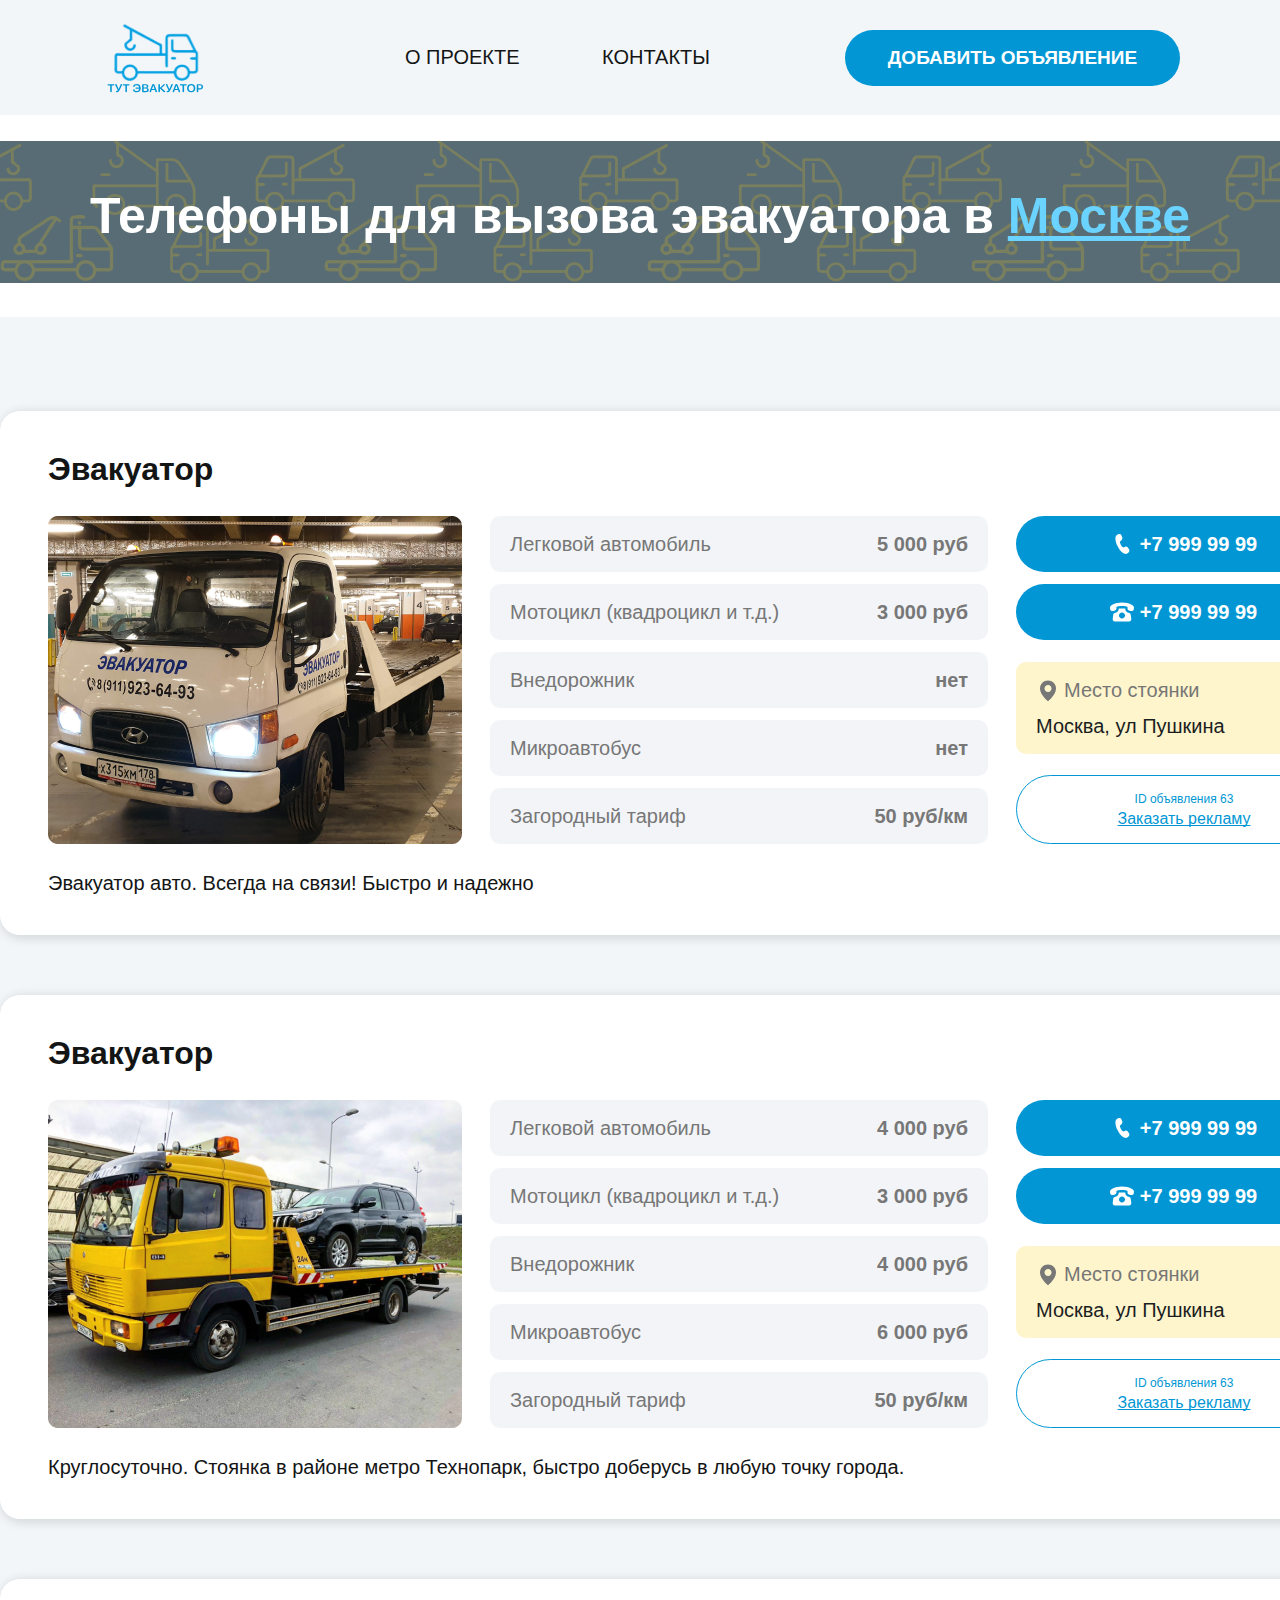
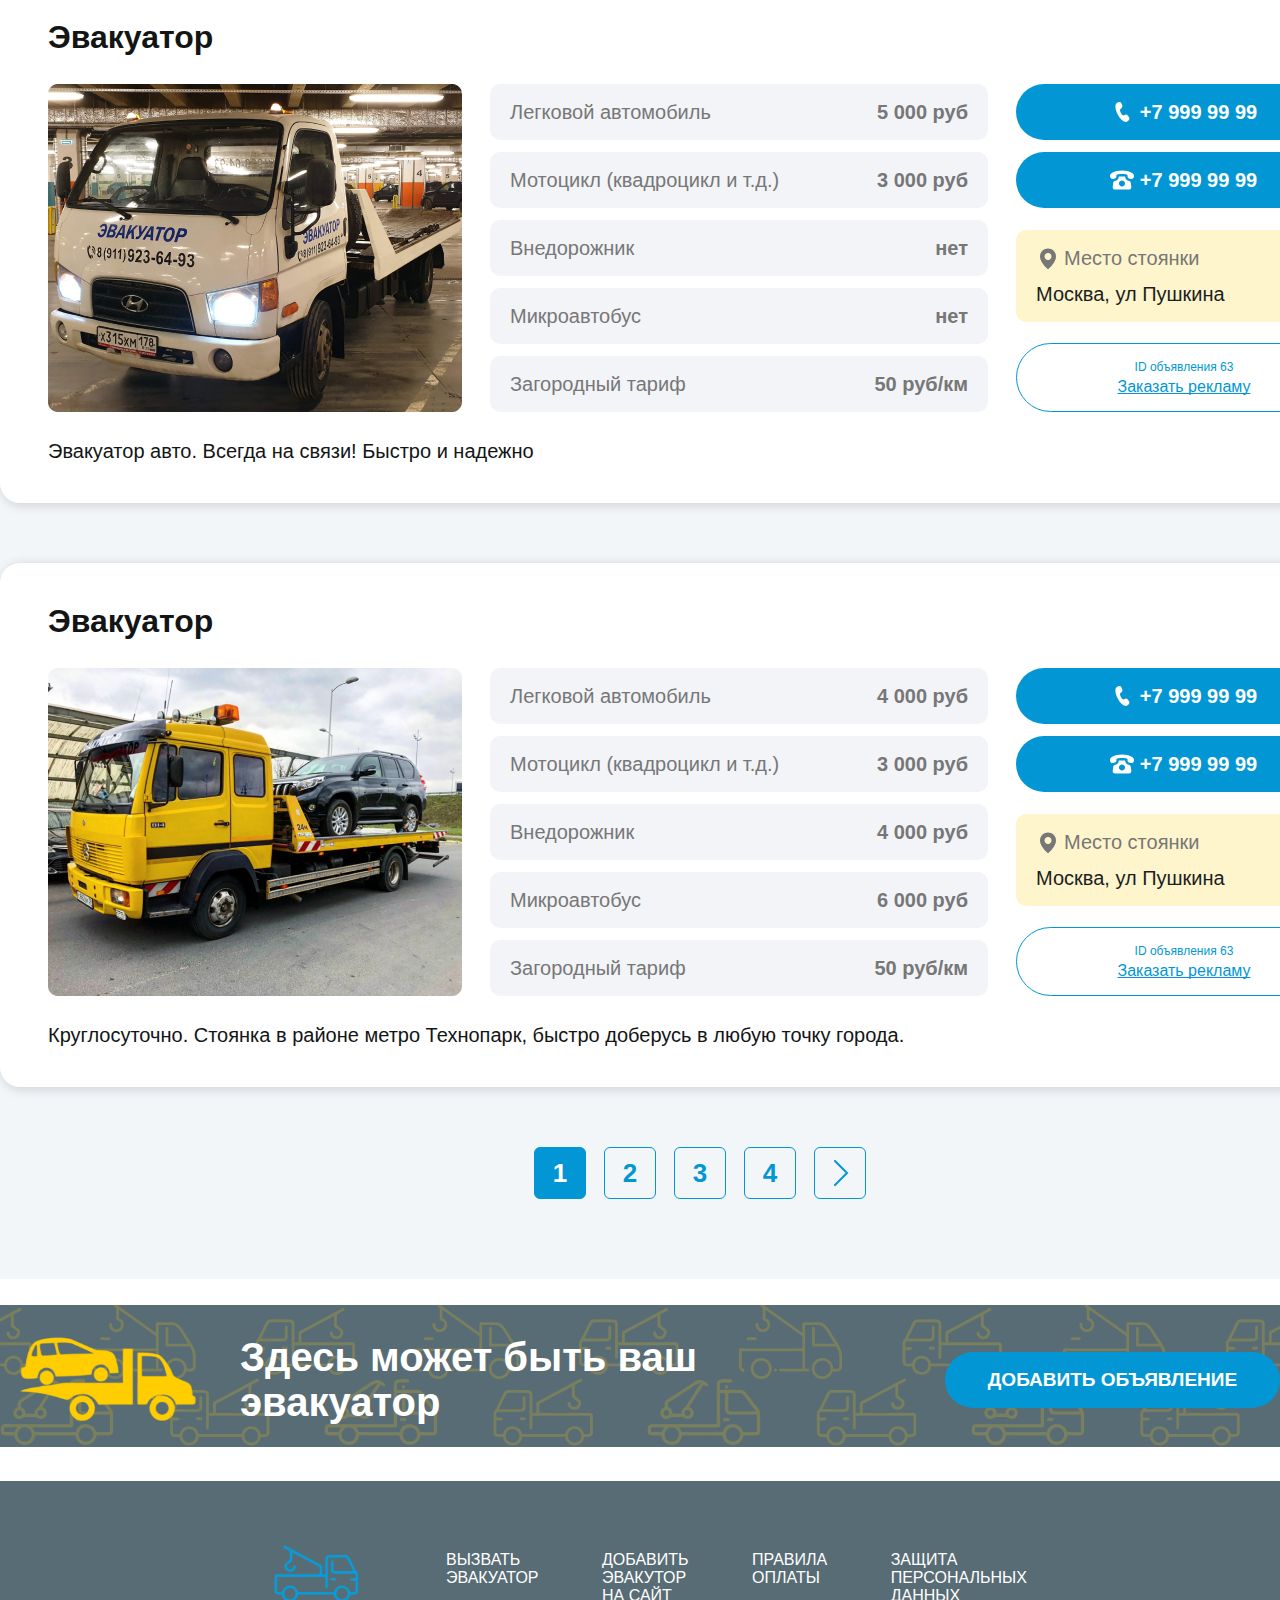
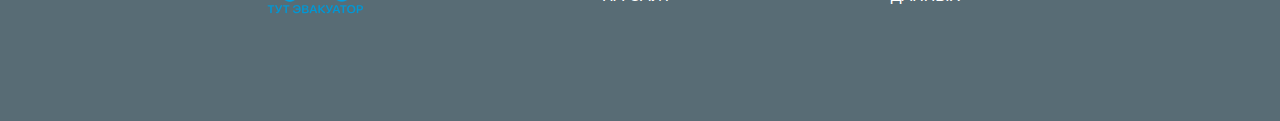
==== commit ea15ef58: "add: ended offerPage" ====
--- a/index.html
+++ b/index.html
@@ -5,21 +5,26 @@
     <meta name="viewport" content="width=device-width, initial-scale=1.0" />
     <title>Evacuator</title>
     <link rel="stylesheet" href="style.css" />
+    <script src="script.js" defer></script>
   </head>
   <body>
     <main>
       <header class="header">
-        <div class="logo">
-          <img src="img/Logo.svg" alt="logo" width="111px" height="111px" />
-        </div>
+        <a href="index.html">
+          <div class="logo">
+            <img src="img/Logo.svg" alt="logo" width="111px" height="111px" />
+          </div>
+        </a>
         <nav class="nav">
           <ul>
             <li><a href="#">О проекте</a></li>
             <li><a href="#">Контакты</a></li>
           </ul>
           <a href="editOffer.html">
-          <button class="btnAddCard" type="button">Добавить объявление</button>
-        </a>
+            <button class="btnAddCard" type="button">
+              Добавить объявление
+            </button>
+          </a>
         </nav>
       </header>
 
@@ -29,266 +34,362 @@
 
       <section class="cards wrapper">
         <div class="card">
-            <p class="card__header">Эвакуатор</p>
-            <div class="card__body">
-                <div class="card__img">
-                    <img src="img/carPhoto.jpg" alt="car__photo">
-                </div>
-                <div class="types__cars">
-                    <div class="type__car">
-                        <p>Легковой автомобиль</p>
-                        <p class="type__car__price">5 000 руб</p>
-                    </div>
-                    <div class="type__car">
-                        <p>Мотоцикл (квадроцикл и т.д.)</p>
-                        <p class="type__car__price">3 000 руб</p>
-                    </div>
-                    <div class="type__car">
-                        <p>Внедорожник</p>
-                        <p class="type__car__price">нет</p>
-                    </div>
-                    <div class="type__car">
-                        <p>Микроавтобус</p>
-                        <p class="type__car__price">нет</p>
-                    </div>
-                    <div class="type__car">
-                        <p>Загородный тариф</p>
-                        <p class="type__car__price">50 руб/км</p>
-                    </div>
-                    
-                </div>
-
-
-                <div class="contacts">
-                    <div class="phone__block">
-                   <button class="phone" type="button">
-                       <img src="img/fluent_call-24-filled.svg" class="phone__img" alt="phone">
-                        +7 999 99 99
-                   </button>   
-                    <button class="phone" type="button">
-                        <img src="img/entypo_old-phone.svg" class="phone__img" alt="phone">
-                         +7 999 99 99
-                    </button>    
-                    </div>
-                <div class="address">
-                    <p class="address__desc">
-                        <svg width="24" height="25" viewBox="0 0 24 25" fill="none" xmlns="http://www.w3.org/2000/svg">
-                            <path fill-rule="evenodd" clip-rule="evenodd" d="M11.262 22.634C11.262 22.634 4 16.518 4 10.5C4 8.37827 4.84285 6.34344 6.34315 4.84315C7.84344 3.34285 9.87827 2.5 12 2.5C14.1217 2.5 16.1566 3.34285 17.6569 4.84315C19.1571 6.34344 20 8.37827 20 10.5C20 16.518 12.738 22.634 12.738 22.634C12.334 23.006 11.669 23.002 11.262 22.634ZM12 14C12.4596 14 12.9148 13.9095 13.3394 13.7336C13.764 13.5577 14.1499 13.2999 14.4749 12.9749C14.7999 12.6499 15.0577 12.264 15.2336 11.8394C15.4095 11.4148 15.5 10.9596 15.5 10.5C15.5 10.0404 15.4095 9.58525 15.2336 9.16061C15.0577 8.73597 14.7999 8.35013 14.4749 8.02513C14.1499 7.70012 13.764 7.44231 13.3394 7.26642C12.9148 7.09053 12.4596 7 12 7C11.0717 7 10.1815 7.36875 9.52513 8.02513C8.86875 8.6815 8.5 9.57174 8.5 10.5C8.5 11.4283 8.86875 12.3185 9.52513 12.9749C10.1815 13.6313 11.0717 14 12 14Z" fill="#777777" />
-                          </svg>
-                        Место стоянки</p>
-                    <p class="location">Москва, ул Пушкина</p>
-                </div>
-                <div class="card__id">
-                    <p>ID объявления <span>63</span></p>
-                    <a href="#">Заказать рекламу</a>
-                </div>
-            </div>
-        </div>
-
-        <p class="card__desc">Эвакуатор авто. Всегда на связи! Быстро и надежно</p>
-            
-</div>
+          <p class="card__header">Эвакуатор</p>
+          <div class="card__body">
+            <div class="card__img">
+              <img src="img/carPhoto.jpg" alt="car__photo" />
+            </div>
+            <div class="types__cars">
+              <div class="type__car">
+                <p>Легковой автомобиль</p>
+                <p class="type__car__price">5 000 руб</p>
+              </div>
+              <div class="type__car">
+                <p>Мотоцикл (квадроцикл и т.д.)</p>
+                <p class="type__car__price">3 000 руб</p>
+              </div>
+              <div class="type__car">
+                <p>Внедорожник</p>
+                <p class="type__car__price">нет</p>
+              </div>
+              <div class="type__car">
+                <p>Микроавтобус</p>
+                <p class="type__car__price">нет</p>
+              </div>
+              <div class="type__car">
+                <p>Загородный тариф</p>
+                <p class="type__car__price">50 руб/км</p>
+              </div>
+            </div>
+
+            <div class="contacts">
+              <div class="phone__block">
+                <button class="phone" type="button">
+                  <img
+                    src="img/fluent_call-24-filled.svg"
+                    class="phone__img"
+                    alt="phone"
+                  />
+                  +7 999 99 99
+                </button>
+                <button class="phone" type="button">
+                  <img
+                    src="img/entypo_old-phone.svg"
+                    class="phone__img"
+                    alt="phone"
+                  />
+                  +7 999 99 99
+                </button>
+              </div>
+              <div class="address">
+                <p class="address__desc">
+                  <svg
+                    width="24"
+                    height="25"
+                    viewBox="0 0 24 25"
+                    fill="none"
+                    xmlns="http://www.w3.org/2000/svg"
+                  >
+                    <path
+                      fill-rule="evenodd"
+                      clip-rule="evenodd"
+                      d="M11.262 22.634C11.262 22.634 4 16.518 4 10.5C4 8.37827 4.84285 6.34344 6.34315 4.84315C7.84344 3.34285 9.87827 2.5 12 2.5C14.1217 2.5 16.1566 3.34285 17.6569 4.84315C19.1571 6.34344 20 8.37827 20 10.5C20 16.518 12.738 22.634 12.738 22.634C12.334 23.006 11.669 23.002 11.262 22.634ZM12 14C12.4596 14 12.9148 13.9095 13.3394 13.7336C13.764 13.5577 14.1499 13.2999 14.4749 12.9749C14.7999 12.6499 15.0577 12.264 15.2336 11.8394C15.4095 11.4148 15.5 10.9596 15.5 10.5C15.5 10.0404 15.4095 9.58525 15.2336 9.16061C15.0577 8.73597 14.7999 8.35013 14.4749 8.02513C14.1499 7.70012 13.764 7.44231 13.3394 7.26642C12.9148 7.09053 12.4596 7 12 7C11.0717 7 10.1815 7.36875 9.52513 8.02513C8.86875 8.6815 8.5 9.57174 8.5 10.5C8.5 11.4283 8.86875 12.3185 9.52513 12.9749C10.1815 13.6313 11.0717 14 12 14Z"
+                      fill="#777777"
+                    />
+                  </svg>
+                  Место стоянки
+                </p>
+                <p class="location">Москва, ул Пушкина</p>
+              </div>
+              <div class="card__id">
+                <p>ID объявления <span>63</span></p>
+                <a href="#">Заказать рекламу</a>
+              </div>
+            </div>
+          </div>
+
+          <p class="card__desc">
+            Эвакуатор авто. Всегда на связи! Быстро и надежно
+          </p>
+        </div>
         <div class="card">
-            <p class="card__header">Эвакуатор</p>
-            <div class="card__body">
-                <div class="card__img">
-                    <img src="img/carPhoto2.jpg" alt="car__photo">
-                </div>
-                <div class="types__cars">
-                    <div class="type__car">
-                        <p>Легковой автомобиль</p>
-                        <p class="type__car__price">4 000 руб</p>
-                    </div>
-                    <div class="type__car">
-                        <p>Мотоцикл (квадроцикл и т.д.)</p>
-                        <p class="type__car__price">3 000 руб</p>
-                    </div>
-                    <div class="type__car">
-                        <p>Внедорожник</p>
-                        <p class="type__car__price">4 000 руб</p>
-                    </div>
-                    <div class="type__car">
-                        <p>Микроавтобус</p>
-                        <p class="type__car__price">6 000 руб</p>
-                    </div>
-                    <div class="type__car">
-                        <p>Загородный тариф</p>
-                        <p class="type__car__price">50 руб/км</p>
-                    </div>
-                    
-                </div>
-
-
-                <div class="contacts">
-                    <div class="phone__block">
-                   <button class="phone" type="button">
-                       <img src="img/fluent_call-24-filled.svg" class="phone__img" alt="phone">
-                        +7 999 99 99
-                   </button>   
-                    <button class="phone" type="button">
-                        <img src="img/entypo_old-phone.svg" class="phone__img" alt="phone">
-                         +7 999 99 99
-                    </button>    
-                    </div>
-                <div class="address">
-                    <p class="address__desc">
-                        <svg width="24" height="25" viewBox="0 0 24 25" fill="none" xmlns="http://www.w3.org/2000/svg">
-                            <path fill-rule="evenodd" clip-rule="evenodd" d="M11.262 22.634C11.262 22.634 4 16.518 4 10.5C4 8.37827 4.84285 6.34344 6.34315 4.84315C7.84344 3.34285 9.87827 2.5 12 2.5C14.1217 2.5 16.1566 3.34285 17.6569 4.84315C19.1571 6.34344 20 8.37827 20 10.5C20 16.518 12.738 22.634 12.738 22.634C12.334 23.006 11.669 23.002 11.262 22.634ZM12 14C12.4596 14 12.9148 13.9095 13.3394 13.7336C13.764 13.5577 14.1499 13.2999 14.4749 12.9749C14.7999 12.6499 15.0577 12.264 15.2336 11.8394C15.4095 11.4148 15.5 10.9596 15.5 10.5C15.5 10.0404 15.4095 9.58525 15.2336 9.16061C15.0577 8.73597 14.7999 8.35013 14.4749 8.02513C14.1499 7.70012 13.764 7.44231 13.3394 7.26642C12.9148 7.09053 12.4596 7 12 7C11.0717 7 10.1815 7.36875 9.52513 8.02513C8.86875 8.6815 8.5 9.57174 8.5 10.5C8.5 11.4283 8.86875 12.3185 9.52513 12.9749C10.1815 13.6313 11.0717 14 12 14Z" fill="#777777" />
-                          </svg>
-                        Место стоянки</p>
-                    <p class="location">Москва, ул Пушкина</p>
-                </div>
-                <div class="card__id">
-                    <p>ID объявления <span>63</span></p>
-                    <a href="#">Заказать рекламу</a>
-                </div>
-            </div>
-        </div>
-
-        <p class="card__desc">Круглосуточно. Стоянка в районе метро Технопарк, быстро доберусь в любую точку города.</p>
-            
-</div>
-        <div class="card">
-            <p class="card__header">Эвакуатор</p>
-            <div class="card__body">
-                <div class="card__img">
-                    <img src="img/carPhoto.jpg" alt="car__photo">
-                </div>
-                <div class="types__cars">
-                    <div class="type__car">
-                        <p>Легковой автомобиль</p>
-                        <p class="type__car__price">5 000 руб</p>
-                    </div>
-                    <div class="type__car">
-                        <p>Мотоцикл (квадроцикл и т.д.)</p>
-                        <p class="type__car__price">3 000 руб</p>
-                    </div>
-                    <div class="type__car">
-                        <p>Внедорожник</p>
-                        <p class="type__car__price">нет</p>
-                    </div>
-                    <div class="type__car">
-                        <p>Микроавтобус</p>
-                        <p class="type__car__price">нет</p>
-                    </div>
-                    <div class="type__car">
-                        <p>Загородный тариф</p>
-                        <p class="type__car__price">50 руб/км</p>
-                    </div>
-                    
-                </div>
-
-
-                <div class="contacts">
-                    <div class="phone__block">
-                   <button class="phone" type="button">
-                       <img src="img/fluent_call-24-filled.svg" class="phone__img" alt="phone">
-                        +7 999 99 99
-                   </button>   
-                    <button class="phone" type="button">
-                        <img src="img/entypo_old-phone.svg" class="phone__img" alt="phone">
-                         +7 999 99 99
-                    </button>    
-                    </div>
-                <div class="address">
-                    <p class="address__desc">
-                        <svg width="24" height="25" viewBox="0 0 24 25" fill="none" xmlns="http://www.w3.org/2000/svg">
-                            <path fill-rule="evenodd" clip-rule="evenodd" d="M11.262 22.634C11.262 22.634 4 16.518 4 10.5C4 8.37827 4.84285 6.34344 6.34315 4.84315C7.84344 3.34285 9.87827 2.5 12 2.5C14.1217 2.5 16.1566 3.34285 17.6569 4.84315C19.1571 6.34344 20 8.37827 20 10.5C20 16.518 12.738 22.634 12.738 22.634C12.334 23.006 11.669 23.002 11.262 22.634ZM12 14C12.4596 14 12.9148 13.9095 13.3394 13.7336C13.764 13.5577 14.1499 13.2999 14.4749 12.9749C14.7999 12.6499 15.0577 12.264 15.2336 11.8394C15.4095 11.4148 15.5 10.9596 15.5 10.5C15.5 10.0404 15.4095 9.58525 15.2336 9.16061C15.0577 8.73597 14.7999 8.35013 14.4749 8.02513C14.1499 7.70012 13.764 7.44231 13.3394 7.26642C12.9148 7.09053 12.4596 7 12 7C11.0717 7 10.1815 7.36875 9.52513 8.02513C8.86875 8.6815 8.5 9.57174 8.5 10.5C8.5 11.4283 8.86875 12.3185 9.52513 12.9749C10.1815 13.6313 11.0717 14 12 14Z" fill="#777777" />
-                          </svg>
-                        Место стоянки</p>
-                    <p class="location">Москва, ул Пушкина</p>
-                </div>
-                <div class="card__id">
-                    <p>ID объявления <span>63</span></p>
-                    <a href="#">Заказать рекламу</a>
-                </div>
-            </div>
-        </div>
-
-        <p class="card__desc">Эвакуатор авто. Всегда на связи! Быстро и надежно</p>
-            
-</div>
-<div class="card">
-    <p class="card__header">Эвакуатор</p>
-    <div class="card__body">
-        <div class="card__img">
-            <img src="img/carPhoto2.jpg" alt="car__photo">
-        </div>
-        <div class="types__cars">
-            <div class="type__car">
+          <p class="card__header">Эвакуатор</p>
+          <div class="card__body">
+            <div class="card__img">
+              <img src="img/carPhoto2.jpg" alt="car__photo" />
+            </div>
+            <div class="types__cars">
+              <div class="type__car">
                 <p>Легковой автомобиль</p>
                 <p class="type__car__price">4 000 руб</p>
-            </div>
-            <div class="type__car">
+              </div>
+              <div class="type__car">
                 <p>Мотоцикл (квадроцикл и т.д.)</p>
                 <p class="type__car__price">3 000 руб</p>
-            </div>
-            <div class="type__car">
+              </div>
+              <div class="type__car">
                 <p>Внедорожник</p>
                 <p class="type__car__price">4 000 руб</p>
-            </div>
-            <div class="type__car">
+              </div>
+              <div class="type__car">
                 <p>Микроавтобус</p>
                 <p class="type__car__price">6 000 руб</p>
-            </div>
-            <div class="type__car">
+              </div>
+              <div class="type__car">
                 <p>Загородный тариф</p>
                 <p class="type__car__price">50 руб/км</p>
-            </div>
-            
-        </div>
-
-
-        <div class="contacts">
-            <div class="phone__block">
-           <button class="phone" type="button">
-               <img src="img/fluent_call-24-filled.svg" class="phone__img" alt="phone">
-                +7 999 99 99
-           </button>   
-            <button class="phone" type="button">
-                <img src="img/entypo_old-phone.svg" class="phone__img" alt="phone">
-                 +7 999 99 99
-            </button>    
-            </div>
-        <div class="address">
-            <p class="address__desc">
-                <svg width="24" height="25" viewBox="0 0 24 25" fill="none" xmlns="http://www.w3.org/2000/svg">
-                    <path fill-rule="evenodd" clip-rule="evenodd" d="M11.262 22.634C11.262 22.634 4 16.518 4 10.5C4 8.37827 4.84285 6.34344 6.34315 4.84315C7.84344 3.34285 9.87827 2.5 12 2.5C14.1217 2.5 16.1566 3.34285 17.6569 4.84315C19.1571 6.34344 20 8.37827 20 10.5C20 16.518 12.738 22.634 12.738 22.634C12.334 23.006 11.669 23.002 11.262 22.634ZM12 14C12.4596 14 12.9148 13.9095 13.3394 13.7336C13.764 13.5577 14.1499 13.2999 14.4749 12.9749C14.7999 12.6499 15.0577 12.264 15.2336 11.8394C15.4095 11.4148 15.5 10.9596 15.5 10.5C15.5 10.0404 15.4095 9.58525 15.2336 9.16061C15.0577 8.73597 14.7999 8.35013 14.4749 8.02513C14.1499 7.70012 13.764 7.44231 13.3394 7.26642C12.9148 7.09053 12.4596 7 12 7C11.0717 7 10.1815 7.36875 9.52513 8.02513C8.86875 8.6815 8.5 9.57174 8.5 10.5C8.5 11.4283 8.86875 12.3185 9.52513 12.9749C10.1815 13.6313 11.0717 14 12 14Z" fill="#777777" />
+              </div>
+            </div>
+
+            <div class="contacts">
+              <div class="phone__block">
+                <button class="phone" type="button">
+                  <img
+                    src="img/fluent_call-24-filled.svg"
+                    class="phone__img"
+                    alt="phone"
+                  />
+                  +7 999 99 99
+                </button>
+                <button class="phone" type="button">
+                  <img
+                    src="img/entypo_old-phone.svg"
+                    class="phone__img"
+                    alt="phone"
+                  />
+                  +7 999 99 99
+                </button>
+              </div>
+              <div class="address">
+                <p class="address__desc">
+                  <svg
+                    width="24"
+                    height="25"
+                    viewBox="0 0 24 25"
+                    fill="none"
+                    xmlns="http://www.w3.org/2000/svg"
+                  >
+                    <path
+                      fill-rule="evenodd"
+                      clip-rule="evenodd"
+                      d="M11.262 22.634C11.262 22.634 4 16.518 4 10.5C4 8.37827 4.84285 6.34344 6.34315 4.84315C7.84344 3.34285 9.87827 2.5 12 2.5C14.1217 2.5 16.1566 3.34285 17.6569 4.84315C19.1571 6.34344 20 8.37827 20 10.5C20 16.518 12.738 22.634 12.738 22.634C12.334 23.006 11.669 23.002 11.262 22.634ZM12 14C12.4596 14 12.9148 13.9095 13.3394 13.7336C13.764 13.5577 14.1499 13.2999 14.4749 12.9749C14.7999 12.6499 15.0577 12.264 15.2336 11.8394C15.4095 11.4148 15.5 10.9596 15.5 10.5C15.5 10.0404 15.4095 9.58525 15.2336 9.16061C15.0577 8.73597 14.7999 8.35013 14.4749 8.02513C14.1499 7.70012 13.764 7.44231 13.3394 7.26642C12.9148 7.09053 12.4596 7 12 7C11.0717 7 10.1815 7.36875 9.52513 8.02513C8.86875 8.6815 8.5 9.57174 8.5 10.5C8.5 11.4283 8.86875 12.3185 9.52513 12.9749C10.1815 13.6313 11.0717 14 12 14Z"
+                      fill="#777777"
+                    />
                   </svg>
-                Место стоянки</p>
-            <p class="location">Москва, ул Пушкина</p>
-        </div>
-        <div class="card__id">
-            <p>ID объявления <span>63</span></p>
-            <a href="#">Заказать рекламу</a>
-        </div>
-    </div>
-</div>
-
-<p class="card__desc">Круглосуточно. Стоянка в районе метро Технопарк, быстро доберусь в любую точку города.</p>
-    
-</div>
-    <div class="card__pages">
-        <div class="card__page__num active__page__num">1</div>
-        <div class="card__page__num">2</div>
-        <div class="card__page__num">3</div>
-        <div class="card__page__num">4</div>
-        <div class="card__page__num">
-            <svg width="24" height="26" viewBox="0 0 24 26" fill="none" xmlns="http://www.w3.org/2000/svg">
-                <path d="M7 1L19 13L7 25" stroke="#0297D4" stroke-width="2" stroke-linecap="round" />
-              </svg>
-        </div>       
-    </div>    
+                  Место стоянки
+                </p>
+                <p class="location">Москва, ул Пушкина</p>
+              </div>
+              <div class="card__id">
+                <p>ID объявления <span>63</span></p>
+                <a href="#">Заказать рекламу</a>
+              </div>
+            </div>
+          </div>
+
+          <p class="card__desc">
+            Круглосуточно. Стоянка в районе метро Технопарк, быстро доберусь в
+            любую точку города.
+          </p>
+        </div>
+        <div class="card">
+          <p class="card__header">Эвакуатор</p>
+          <div class="card__body">
+            <div class="card__img">
+              <img src="img/carPhoto.jpg" alt="car__photo" />
+            </div>
+            <div class="types__cars">
+              <div class="type__car">
+                <p>Легковой автомобиль</p>
+                <p class="type__car__price">5 000 руб</p>
+              </div>
+              <div class="type__car">
+                <p>Мотоцикл (квадроцикл и т.д.)</p>
+                <p class="type__car__price">3 000 руб</p>
+              </div>
+              <div class="type__car">
+                <p>Внедорожник</p>
+                <p class="type__car__price">нет</p>
+              </div>
+              <div class="type__car">
+                <p>Микроавтобус</p>
+                <p class="type__car__price">нет</p>
+              </div>
+              <div class="type__car">
+                <p>Загородный тариф</p>
+                <p class="type__car__price">50 руб/км</p>
+              </div>
+            </div>
+
+            <div class="contacts">
+              <div class="phone__block">
+                <button class="phone" type="button">
+                  <img
+                    src="img/fluent_call-24-filled.svg"
+                    class="phone__img"
+                    alt="phone"
+                  />
+                  +7 999 99 99
+                </button>
+                <button class="phone" type="button">
+                  <img
+                    src="img/entypo_old-phone.svg"
+                    class="phone__img"
+                    alt="phone"
+                  />
+                  +7 999 99 99
+                </button>
+              </div>
+              <div class="address">
+                <p class="address__desc">
+                  <svg
+                    width="24"
+                    height="25"
+                    viewBox="0 0 24 25"
+                    fill="none"
+                    xmlns="http://www.w3.org/2000/svg"
+                  >
+                    <path
+                      fill-rule="evenodd"
+                      clip-rule="evenodd"
+                      d="M11.262 22.634C11.262 22.634 4 16.518 4 10.5C4 8.37827 4.84285 6.34344 6.34315 4.84315C7.84344 3.34285 9.87827 2.5 12 2.5C14.1217 2.5 16.1566 3.34285 17.6569 4.84315C19.1571 6.34344 20 8.37827 20 10.5C20 16.518 12.738 22.634 12.738 22.634C12.334 23.006 11.669 23.002 11.262 22.634ZM12 14C12.4596 14 12.9148 13.9095 13.3394 13.7336C13.764 13.5577 14.1499 13.2999 14.4749 12.9749C14.7999 12.6499 15.0577 12.264 15.2336 11.8394C15.4095 11.4148 15.5 10.9596 15.5 10.5C15.5 10.0404 15.4095 9.58525 15.2336 9.16061C15.0577 8.73597 14.7999 8.35013 14.4749 8.02513C14.1499 7.70012 13.764 7.44231 13.3394 7.26642C12.9148 7.09053 12.4596 7 12 7C11.0717 7 10.1815 7.36875 9.52513 8.02513C8.86875 8.6815 8.5 9.57174 8.5 10.5C8.5 11.4283 8.86875 12.3185 9.52513 12.9749C10.1815 13.6313 11.0717 14 12 14Z"
+                      fill="#777777"
+                    />
+                  </svg>
+                  Место стоянки
+                </p>
+                <p class="location">Москва, ул Пушкина</p>
+              </div>
+              <div class="card__id">
+                <p>ID объявления <span>63</span></p>
+                <a href="#">Заказать рекламу</a>
+              </div>
+            </div>
+          </div>
+
+          <p class="card__desc">
+            Эвакуатор авто. Всегда на связи! Быстро и надежно
+          </p>
+        </div>
+        <div class="card">
+          <p class="card__header">Эвакуатор</p>
+          <div class="card__body">
+            <div class="card__img">
+              <img src="img/carPhoto2.jpg" alt="car__photo" />
+            </div>
+            <div class="types__cars">
+              <div class="type__car">
+                <p>Легковой автомобиль</p>
+                <p class="type__car__price">4 000 руб</p>
+              </div>
+              <div class="type__car">
+                <p>Мотоцикл (квадроцикл и т.д.)</p>
+                <p class="type__car__price">3 000 руб</p>
+              </div>
+              <div class="type__car">
+                <p>Внедорожник</p>
+                <p class="type__car__price">4 000 руб</p>
+              </div>
+              <div class="type__car">
+                <p>Микроавтобус</p>
+                <p class="type__car__price">6 000 руб</p>
+              </div>
+              <div class="type__car">
+                <p>Загородный тариф</p>
+                <p class="type__car__price">50 руб/км</p>
+              </div>
+            </div>
+
+            <div class="contacts">
+              <div class="phone__block">
+                <button class="phone" type="button">
+                  <img
+                    src="img/fluent_call-24-filled.svg"
+                    class="phone__img"
+                    alt="phone"
+                  />
+                  +7 999 99 99
+                </button>
+                <button class="phone" type="button">
+                  <img
+                    src="img/entypo_old-phone.svg"
+                    class="phone__img"
+                    alt="phone"
+                  />
+                  +7 999 99 99
+                </button>
+              </div>
+              <div class="address">
+                <p class="address__desc">
+                  <svg
+                    width="24"
+                    height="25"
+                    viewBox="0 0 24 25"
+                    fill="none"
+                    xmlns="http://www.w3.org/2000/svg"
+                  >
+                    <path
+                      fill-rule="evenodd"
+                      clip-rule="evenodd"
+                      d="M11.262 22.634C11.262 22.634 4 16.518 4 10.5C4 8.37827 4.84285 6.34344 6.34315 4.84315C7.84344 3.34285 9.87827 2.5 12 2.5C14.1217 2.5 16.1566 3.34285 17.6569 4.84315C19.1571 6.34344 20 8.37827 20 10.5C20 16.518 12.738 22.634 12.738 22.634C12.334 23.006 11.669 23.002 11.262 22.634ZM12 14C12.4596 14 12.9148 13.9095 13.3394 13.7336C13.764 13.5577 14.1499 13.2999 14.4749 12.9749C14.7999 12.6499 15.0577 12.264 15.2336 11.8394C15.4095 11.4148 15.5 10.9596 15.5 10.5C15.5 10.0404 15.4095 9.58525 15.2336 9.16061C15.0577 8.73597 14.7999 8.35013 14.4749 8.02513C14.1499 7.70012 13.764 7.44231 13.3394 7.26642C12.9148 7.09053 12.4596 7 12 7C11.0717 7 10.1815 7.36875 9.52513 8.02513C8.86875 8.6815 8.5 9.57174 8.5 10.5C8.5 11.4283 8.86875 12.3185 9.52513 12.9749C10.1815 13.6313 11.0717 14 12 14Z"
+                      fill="#777777"
+                    />
+                  </svg>
+                  Место стоянки
+                </p>
+                <p class="location">Москва, ул Пушкина</p>
+              </div>
+              <div class="card__id">
+                <p>ID объявления <span>63</span></p>
+                <a href="#">Заказать рекламу</a>
+              </div>
+            </div>
+          </div>
+
+          <p class="card__desc">
+            Круглосуточно. Стоянка в районе метро Технопарк, быстро доберусь в
+            любую точку города.
+          </p>
+        </div>
+        <div class="card__pages">
+          <div class="card__page__num active__page__num">1</div>
+          <div class="card__page__num">2</div>
+          <div class="card__page__num">3</div>
+          <div class="card__page__num">4</div>
+          <div class="card__page__num arrow">
+            <svg
+              width="24"
+              height="26"
+              viewBox="0 0 24 26"
+              fill="none"
+              xmlns="http://www.w3.org/2000/svg"
+            >
+              <path
+                d="M7 1L19 13L7 25"
+                stroke="#0297D4"
+                stroke-width="2"
+                stroke-linecap="round"
+              />
+            </svg>
+          </div>
+        </div>
       </section>
       <div class="banner">
         <div class="subBanner wrapper">
-            <div class="subBanner__img">
-                <img src="img/Illustration.svg" width="210px" height="121px" alt="truck">
-            </div>
-            <h2 class="h2__banner">Здесь может быть ваш эвакуатор</h2>
-            <a href="editOffer.html">
-                <button class="btnAddCard" type="button">Добавить объявление</button>
-            </a>
+          <div class="subBanner__img">
+            <img
+              src="img/Illustration.svg"
+              width="210px"
+              height="121px"
+              alt="truck"
+            />
+          </div>
+          <h2 class="h2__banner">Здесь может быть ваш эвакуатор</h2>
+          <a href="editOffer.html">
+            <button class="btnAddCard" type="button">
+              Добавить объявление
+            </button>
+          </a>
         </div>
       </div>
       <section class="desc"></section>
@@ -303,7 +404,19 @@
 
       <section class="price"></section>
 
-      <footer class="footer"></footer>
+      <footer class="footer">
+        <div class="logo">
+          <img src="img/Logo.svg" alt="logo" width="111px" height="111px" />
+        </div>
+        <nav class="nav-links">
+          <ul>
+            <li><a href="#">Вызвать эвакуатор</a></li>
+            <li><a href="#">Добавить эвакутор на сайт</a></li>
+            <li><a href="#">Правила оплаты</a></li>
+            <li><a href="#">Защита персональных данных</a></li>
+          </ul>
+        </nav>
+      </footer>
     </main>
   </body>
 </html>
--- a/style.css
+++ b/style.css
@@ -17,8 +17,6 @@
     font-family: "SF Pro Text Medium";
     src: url("fonts/SFProText-Medium.ttf");
 }
-
-
   
 :root {
 	--main-blue: #0297d4;
@@ -31,7 +29,6 @@
     /* --second-family: "SF Pro Rounded", sans-serif; */
   }
 
-
 * {
     box-sizing: border-box;
     margin: 0;
@@ -39,29 +36,18 @@
     font-family: var(--font-family)
 }
 
-
-
 main {
     display: flex;
     flex-direction: column;
     align-items: center;
     max-width: 1920px;
-    height: 12122px;
     background: #f3f6f9;
     margin: 0 auto;
-
-
-    border: 2px solid green;
-
 }
 
 .wrapper {
     max-width: 1400px;
-    /* height: 596px; */
     margin: 0 auto;
-
-    /* border: 2px solid green; */
-
 }
 
 /* хедер */
@@ -72,33 +58,23 @@
     align-items: center;
     width: 100%;
     padding: 0 100px;
-    border: 2px solid green;
-
 }
 
 .nav {
     display: flex;
     gap: 135px;
-
-    border: 2px solid green;
-}
-
+}
 
 .nav ul {
     display: flex;
     list-style-type: none;
     justify-content: space-between;
     margin: auto;
-
     width: 305px;
     height: 24px;
-
-
-    
 }
 
 .nav ul a {
-    font-family: var(--font-family);
     font-weight: 400;
     font-size: 20px;
     text-transform: uppercase;
@@ -111,20 +87,44 @@
     padding: 16px 36px;
     width: 335px;
     height: 56px;
-
-    /* font-family: var(--font-family); */
     font-weight: 600;
-    /*в figma размер 20px, но текст тогда не помещается*/
     font-size: 19px;  
     text-transform: uppercase;
     color: #fff;
     background: var(--main-blue);
     border: none;
-
     cursor: pointer;
 }
 
 /* хедер конец */
+
+/* футер начало */
+
+.footer {
+    display: flex;
+    align-items: center;
+    gap: 75px;
+    width: 100%;
+    height: 240px;
+    background: #586c75;
+    padding: 41px 260px 87px;
+}
+
+.nav-links ul{
+    display: flex;
+    gap: 63.5px;
+    list-style-type: none;
+}
+
+.nav-links ul a {
+font-weight: 400;
+font-size: 16px;
+text-transform: uppercase;
+color: #fff;
+text-decoration: none;
+}
+
+/* футер конец */
 
 .banner {
     display: flex;
@@ -132,9 +132,6 @@
     align-items: center;
     width: 100%;
     height: 202px;
-    
-
-    
     background-image: url('img/banner-main.jpg');
 }
 
@@ -148,7 +145,6 @@
     color: #fff;
 }
 
-
 .banner a {
     text-decoration: underline;
     text-decoration-skip-ink: none;
@@ -159,7 +155,6 @@
 
 section.cards {
     display: flex;
-    /* width: 100%; */
     flex-direction: column;
     align-items: center;
     gap: 60px;
@@ -170,12 +165,9 @@
 display: flex;
 flex-direction: column;
 gap: 28px;
-
 border-radius: 20px;
 padding: 40px 48px;
 width: 100%;
-/* height: 526px; */
-
 box-shadow: 2px 2px 10px 2px rgba(39, 52, 58, 0.15);
 background: #fff;
 }
@@ -197,18 +189,14 @@
     border-radius: 10px;
     width: 414px;
     height: 328px;
-
-    /* background: url("img/Photo.jpg"); */
 }
 
 .types__cars {
     display: flex;
     flex-direction: column;
     gap: 12px;
-
     width: 498px;
     height: 328px;
-
 }
 
 .type__car {
@@ -216,7 +204,6 @@
     justify-content: space-between;
     align-items: center;
     background: #f2f4f8;
-
     border-radius: 10px;
     padding: 16px 20px;
     width: 498px;
@@ -233,7 +220,6 @@
 .contacts {
     display: flex;
     flex-direction: column;
-    
     width: 336px;
     height: 328px;
     gap: 21.5px;
@@ -254,28 +240,19 @@
     padding: 16px 36px;
     width: 335px;
     height: 56px;
-
     background: var(--main-blue);
-
     font-weight: 600;
     font-size: 20px;
     text-transform: uppercase;
     color: #fff;
-
     cursor: pointer;
-
     border: none;
 }
 
-/* .phone__img {
-    background-image: url('img/fluent_call-24-filled.svg');
-} */
-
 .address {
     display: flex;
     flex-direction: column;
     gap: 12px;
-
     border-radius: 10px;
 padding: 16px 20px;
 width: 336px;
@@ -352,7 +329,7 @@
     justify-content: center;
     align-items: center;
     /* margin: auto; */
-
+user-select: none;
     border: 1px solid var(--main-blue);
 border-radius: 6px;
 padding: 10px;
@@ -408,6 +385,7 @@
 section.editForm {
     display: flex;
     flex-direction: column;
+    /* justify-content: center; */
 
 
 
@@ -423,9 +401,260 @@
     font-size: 26px;
     color: var(--dark);
 
+    margin-bottom: 60px;
+
     border: 1px solid red;
 }
 
 .form__desc span{
     font-weight: 700;
-}+}
+
+form.form__offer {
+    display: flex;
+    flex-direction: column;
+    align-items: center;
+    gap: 53px;
+}
+
+.form__block {
+    display: flex;
+    flex-direction: column;
+    gap: 28px;
+    width: 798px;
+
+    border: 1px solid red;
+}
+
+.form__block-elem {
+    position: relative;
+    display: flex;
+    flex-direction: column;
+
+}
+
+.city svg {
+    position: absolute;
+    top: 51.5px;
+    right: 16.5px;
+}
+
+.offer__label {
+font-weight: 400;
+font-size: 22px;
+color: #4a585e;
+
+margin-bottom: 12px;
+}
+
+.offer__input {
+    border: 0.50px solid var(--main-blue);
+border-radius: 10px;
+padding: 11px 24px 12px 24px;
+width: 798px;
+height: 56px;
+
+background: #fff;
+
+font-weight: 400;
+font-size: 26px;
+color: var(--dark);
+}
+
+
+.offer__input:focus {
+    outline: none;
+    border-color: #b80101;
+}
+
+
+.offer__input::placeholder {
+font-weight: 400;
+font-size: 26px;
+color: #b3c8d1;
+}
+
+.form__block-header {
+    position: relative;
+font-weight: 400;
+font-size: 26px;
+color: #4a585e;
+text-transform: uppercase;
+}
+
+.form__block-header::before {
+    position: absolute;
+    content: '';
+  /* display: inline-block; */
+  /* margin-right: 5px; */
+  width: 584px;
+  height: 1px;
+  background: url('img/form-Vector.svg');
+  /* background-size: contain; */
+
+  top: 15px;
+  left: -605px;
+}
+.form__block-header::before {
+    position: absolute;
+    content: '';
+  /* display: inline-block; */
+  /* margin-right: 5px; */
+  width: 584px;
+  height: 1px;
+  background: url('img/form-Vector.svg');
+  /* background-size: contain; */
+
+  top: 15px;
+  left: -605px;
+}
+.form__block-header::before {
+    position: absolute;
+    content: '';
+  /* display: inline-block; */
+  /* margin-right: 5px; */
+  width: 584px;
+  height: 1px;
+  background: url('img/form-Vector.svg');
+  /* background-size: contain; */
+
+  top: 15px;
+  left: -605px;
+}
+
+.form__block-header::after {
+    position: absolute;
+    content: '';
+  width: 584px;
+  height: 1px;
+  background: url('img/form-Vector.svg');
+  top: 15px;
+  right: -605px;
+}
+
+textarea#description {
+    height: 346px;
+    resize: none;
+}
+
+.offer__price {
+    width: 322px;
+    margin-right: 16px;
+}
+
+.price__label {
+font-weight: 400;
+font-size: 22px;
+color: #4a585e;
+/* margin-left: 16px; */
+}
+
+.setPrice {
+    display: flex;
+    align-items: center;
+    justify-content: space-between;
+}
+
+.check__label {
+    position: relative;
+    padding-left: 15px;
+font-weight: 400;
+font-size: 22px;
+color: #4a585e;
+    
+}
+
+input[type="checkbox"] {
+    position: absolute;
+    left: -20px;
+    appearance: none;
+}
+
+
+.check__box {
+    position: absolute;
+    width: 24px;
+    height: 24px;
+    background-image: url('img/check__off.svg');
+    left: -20px;
+}
+
+/* checked */
+
+.check__input:checked + .check__box {
+    background-image: url('img/check__on.svg');
+}
+
+.photo__file {
+    position: absolute;
+    left: 0;
+    bottom: 0;
+    z-index: -1;
+}
+
+.load {
+    
+
+    display: flex;
+    justify-content: center;
+    align-items: center;
+    /* margin: auto; */
+    border: 2px solid var(--main-blue);
+    border-radius: 50px;
+    padding: 16px 36px;
+    width: 335px;
+    height: 56px;
+
+font-weight: 600;
+font-size: 20px;
+text-transform: uppercase;
+color: var(--main-blue);
+}
+
+
+.personal-data-agree {
+    display: flex;
+    flex-direction: column;
+    align-items: center;
+    gap: 24px;
+
+    width: 798px;
+margin-bottom: 75px;
+    margin-top: 60px;
+    border: 1px solid green;
+
+    user-select: none;
+}
+
+.check-personal-data {
+    padding-left: 20px;
+    /* text-align: justify; */
+}
+
+.check-personal-data .check__box {
+    top: 29px;
+}
+
+.continue {
+    width: 153px;
+height: 24px;
+
+cursor: pointer;
+
+border-radius: 50px;
+padding: 16px 36px;
+width: 335px;
+height: 56px;
+background: var(--main-blue);
+font-weight: 600;
+font-size: 20px;
+text-transform: uppercase;
+color: #fff;
+}
+
+.agree-desc {
+    display: block;
+    padding-left: 15px;
+}
+
+
